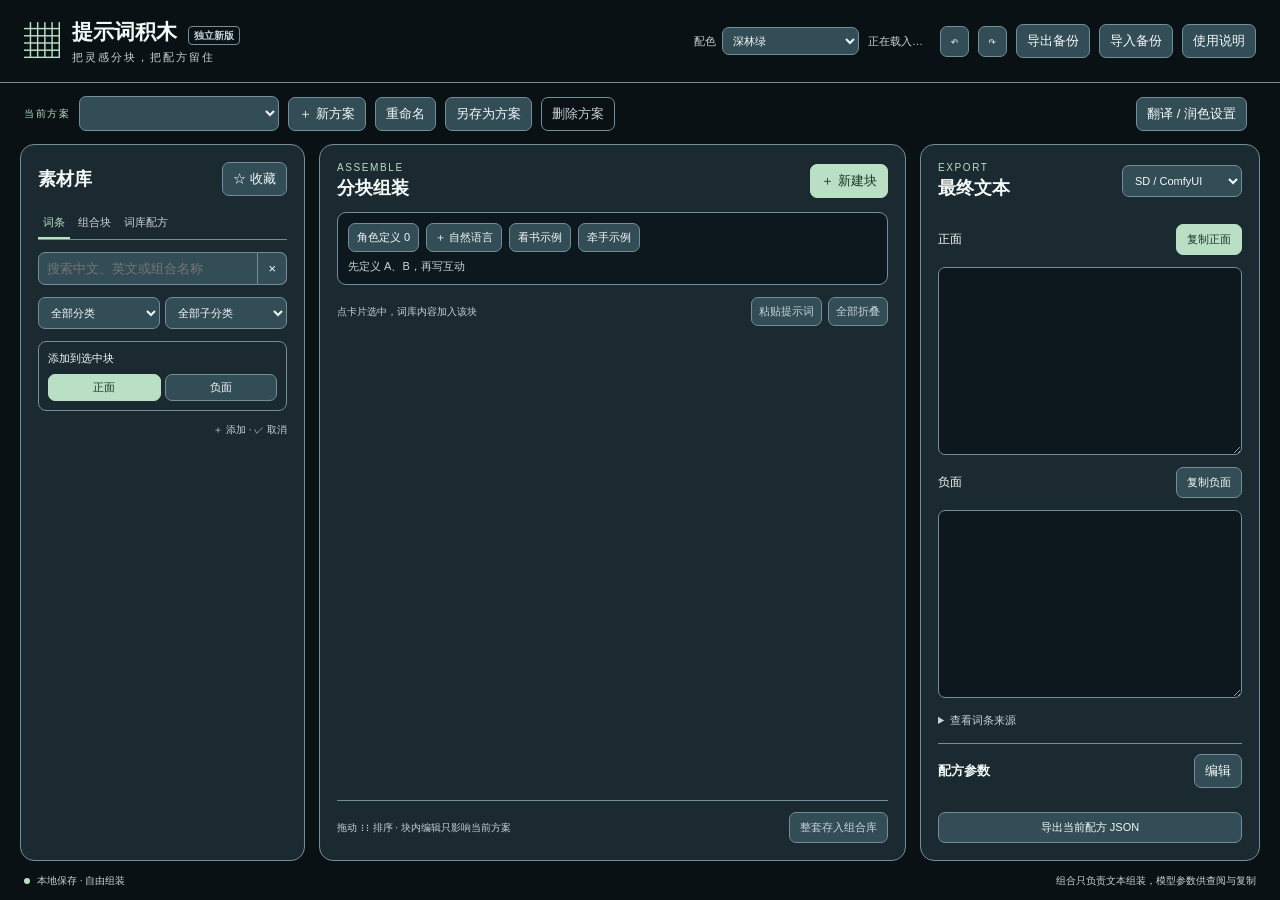
==== ui/index.html @ 97c810c5 "Publish clean desktop prompt workspace with attributed catalogs" ====
<!doctype html>
<html lang="zh-CN"><head><meta charset="utf-8"><meta name="viewport" content="width=device-width,initial-scale=1"><title>提示词积木 · 分块组装版</title><link rel="stylesheet" href="style.css"></head>
<body><header><div class="brand"><span class="mark">▦</span><div><h1>提示词积木 <small>独立新版</small></h1><p>把灵感分块，把配方留住</p></div></div><div class="actions"><label class="theme-picker">配色 <select id="themeSelect" aria-label="界面配色"><option value="forest">深林绿</option><option value="midnight">午夜蓝</option><option value="violet">雾紫夜</option><option value="ember">暖炭金</option><option value="paper">奶油纸 · 浅色</option><option value="mist">雾白青 · 浅色</option></select></label><span id="saveStatus" role="status">正在载入…</span><button id="undo" title="撤销 Ctrl+Z">↶</button><button id="redo" title="重做 Ctrl+Shift+Z">↷</button><button id="backup">导出备份</button><button id="restore">导入备份</button><button id="help">使用说明</button></div></header>
<div class="project-bar"><span class="eyebrow">当前方案</span><select id="schemeSelect" aria-label="当前方案"></select><button id="newScheme">＋ 新方案</button><button id="renameScheme">重命名</button><button id="duplicateScheme" title="完整保留当前分块，保存为新的独立方案">另存为方案</button><button id="deleteScheme" class="quiet">删除方案</button><span class="spacer"></span><button id="translationSettings">翻译 / 润色设置</button><span id="schemeCount"></span></div>
<main><aside class="panel library"><div class="panel-heading"><h2>素材库 <small id="libraryCount"></small></h2><button id="favoriteOnly" aria-pressed="false">☆ 收藏</button></div><div class="tabs"><button id="libraryTab" class="active">词条</button><button id="templateTab">组合块 <span id="templateCount"></span></button><button id="bundleTab">词库配方</button></div>
<div class="search"><input id="search" placeholder="搜索中文、英文或组合名称" aria-label="搜索素材"><button id="clearSearch" aria-label="清空搜索">×</button></div>
<div id="wordFilters" class="filters"><select id="category" aria-label="词库分类"><option value="">全部分类</option></select><select id="group" aria-label="词库子分类"><option value="">全部子分类</option></select></div>
<div id="bundleFilters" class="hidden"><select id="bundleSource" aria-label="配方来源"><option value="">全部来源</option></select></div>
<div id="templateTools" class="hidden"><button id="importTemplate">＋ 粘贴并保存组合块</button></div>
<div class="target"><span id="targetName">添加到选中块</span><div class="segmented"><button id="positiveTarget" class="active">正面</button><button id="negativeTarget">负面</button></div></div>
<div class="list-caption"><span id="resultCount"></span><span id="libraryHint">＋ 添加 · ✓ 取消</span></div><div id="results" class="scroll"></div><button id="more" hidden>显示更多</button></aside>
<section class="panel workspace"><div class="panel-heading"><div><span class="eyebrow">ASSEMBLE</span><h2>分块组装 <small id="blockCount"></small></h2></div><button id="addBlock" class="primary">＋ 新建块</button></div><div class="language-bar"><button id="editCharacters">角色定义 <span id="characterCount">0</span></button><span id="characterSummary">先定义 A、B，再写互动</span><button id="addProse">＋ 自然语言</button><button id="languageDemo">看书示例</button><button id="handholdingDemo">牵手示例</button></div><div class="workspace-tools"><span>点卡片选中，词库内容加入该块</span><button id="paste">粘贴提示词</button><button id="foldAll">全部折叠</button></div><div id="blocks" class="scroll"></div><div class="workspace-footer"><span>拖动 ⋮⋮ 排序 · 块内编辑只影响当前方案</span><button id="saveSchemeTemplate" title="保存到左侧组合库，不会增加顶部方案选项">整套存入组合库</button></div></section>
<aside class="panel output"><div class="panel-heading"><div><span class="eyebrow">EXPORT</span><h2>最终文本</h2></div><select id="format" aria-label="输出格式"><option value="comfy">SD / ComfyUI</option><option value="nai">NovelAI</option><option value="plain">纯文本</option></select></div><p id="formatNote" class="muted"></p>
<div class="output-heading"><label for="positiveOutput">正面 <small id="positiveCount"></small></label><button id="copyPositive" class="primary">复制正面</button></div><textarea id="positiveOutput" readonly spellcheck="false"></textarea>
<div class="output-heading"><label for="negativeOutput">负面 <small id="negativeCount"></small></label><button id="copyNegative">复制负面</button></div><textarea id="negativeOutput" readonly spellcheck="false"></textarea>
<div id="warnings" role="status"></div><details id="sourceDetails"><summary>查看词条来源</summary><div id="sourceList"></div></details>
<div class="parameter-heading"><h3>配方参数</h3><button id="editParams">编辑</button></div><div id="parameters"></div><button id="exportScheme">导出当前配方 JSON</button></aside></main>
<footer><span><i></i>本地保存 · 自由组装</span><span>组合只负责文本组装，模型参数供查阅与复制</span></footer><div id="toast" role="status"></div>
<dialog id="modal"><form method="dialog" id="modalForm"><div class="dialog-heading"><h2 id="modalTitle"></h2><button value="cancel" aria-label="关闭弹窗">×</button></div><div id="modalBody"></div><p id="modalError" role="alert"></p><div class="dialog-actions"><button value="cancel">取消</button><button id="modalConfirm" value="ok" class="primary">保存</button></div></form></dialog>
<script src="parser.js"></script><script src="model.js"></script><script src="language.js"></script><script src="workspace-tools.js"></script><script src="bundles.js"></script><script src="app.js"></script></body></html>
---- ui/style.css ----
:root{color-scheme:dark;--bg:#091115;--panel:#1b2a30;--raised:#334d57;--border:#728e98;--text:#f4faf8;--muted:#c6d3d8;--accent:#b9dfc5;--accent-ink:#163627;--danger:#ffb6a5;--gold:#e9c68b;font-family:"Segoe UI","Microsoft YaHei",sans-serif;font-size:13px;--hover:#405e69;--scrollbar:#829ca5;--separator:#586f79;--selected-border:#b9dfc5;--block:#2e4650;--selection-shadow:#b9dfc520;--token-bg:#3e5b66;--token-border:#91a8b2;--input-bg:#0d181e;--warning-bg:#3a3020;--toast-bg:#233931;--overlay:#060c10b8;;--selected-bg:#294d42}*{box-sizing:border-box}body{margin:0;background:var(--bg);color:var(--text)}button,input,select,textarea{font:inherit;color:inherit;border:1px solid var(--border);border-radius:7px;background:var(--raised)}button{cursor:pointer;padding:7px 10px;white-space:nowrap}button:hover{border-color:var(--muted);background:var(--hover)}button:disabled{opacity:.35;cursor:default}button:focus-visible,input:focus-visible,select:focus-visible,textarea:focus-visible,summary:focus-visible{outline:2px solid var(--accent);outline-offset:2px}input,select{padding:8px;min-width:0}textarea{padding:11px;resize:vertical;line-height:1.7}input[type=checkbox]{accent-color:var(--accent);width:15px;height:15px;flex-shrink:0}h1,h2,h3,p{margin:0}h1{font-size:21px}h2{font-size:18px}h3{font-size:13px}small,.muted{font-size:11px;color:var(--muted)}header{height:83px;padding:15px 24px;display:flex;align-items:center;justify-content:space-between;border-bottom:1px solid var(--border);gap:15px}.brand,.actions,.project-bar,.panel-heading,.output-heading,.parameter-heading,.workspace-tools,.workspace-footer,.dialog-heading,.dialog-actions{display:flex;align-items:center;gap:9px}.brand{gap:12px}.brand p{font-size:11px;color:var(--muted);margin-top:4px;letter-spacing:2px}h1 small{font-size:10px;margin-left:5px;border:1px solid var(--border);border-radius:4px;padding:3px 5px}.mark{font-size:36px;color:var(--accent)}.actions #saveStatus{font-size:11px;color:var(--muted);margin-right:8px}.project-bar{height:61px;padding:12px 24px}.project-bar select{min-width:200px;max-width:380px}.eyebrow{font-size:10px;color:var(--accent);letter-spacing:1.6px}.spacer{flex:1}#schemeCount{font-size:11px;color:var(--muted)}main{display:grid;grid-template-columns:285px minmax(420px,1fr) 340px;gap:14px;padding:0 20px;height:calc(100dvh - 183px);min-height:510px}.panel{background:var(--panel);border:1px solid var(--border);border-radius:14px;padding:17px;min-height:0;min-width:0;display:flex;flex-direction:column;gap:12px}.panel-heading,.output-heading,.parameter-heading,.workspace-footer{justify-content:space-between}.panel-heading h2 small{margin-left:4px}.panel-heading .eyebrow{display:block;margin-bottom:3px}.tabs{display:flex;border-bottom:1px solid var(--border);gap:8px}.tabs button{background:none;border:0;border-bottom:2px solid transparent;border-radius:0;color:var(--muted)}.tabs .active{border-bottom-color:var(--accent);color:var(--accent)}.search{display:flex}.search input{flex:1;min-width:0;border-radius:7px 0 0 7px}.search button{border-left:0;border-radius:0 7px 7px 0}.filters{display:flex;gap:5px}.filters select{width:50%;font-size:11px}.target{border:1px solid var(--border);border-radius:8px;padding:9px;display:flex;flex-direction:column;gap:8px;font-size:11px}.target>span{white-space:nowrap;overflow:hidden;text-overflow:ellipsis}.segmented{display:flex;gap:4px}.segmented button{flex:1;font-size:11px;padding:5px}.segmented .active,button.primary{background:var(--accent);color:var(--accent-ink);border-color:var(--accent)}button.active{border-color:var(--accent)}.list-caption{display:flex;justify-content:space-between;color:var(--muted);font-size:10px}.scroll{overflow:auto;min-height:0;scrollbar-width:thin;scrollbar-color:var(--scrollbar) transparent}.library #results{flex:1}.word{display:flex;align-items:center;gap:6px;padding:10px 0;border-bottom:1px solid var(--separator)}.word-info{flex:1;min-width:0}.word strong{display:block;font-size:12px;font-weight:500}.word small{display:block;font-size:10px;overflow-wrap:anywhere;margin-top:4px}.word button{padding:4px 7px}.word .star{border:0;background:none;padding:4px;color:var(--muted)}.word .added,.word .on{color:var(--accent);border-color:var(--selected-border)}.badge{font-size:9px;color:var(--gold);margin-left:5px}.template{border-bottom:1px solid var(--border);padding:12px 0}.template h3{font-size:12px;line-height:1.6}.template p{font-size:11px;color:var(--muted);margin:4px 0 8px}.template .actions{flex-wrap:wrap;gap:4px}.template button{font-size:10px;padding:5px 7px}.workspace-tools{justify-content:space-between;font-size:10px;color:var(--muted);gap:6px}.workspace-tools span{flex:1}.workspace-tools button{font-size:11px;padding:6px 7px}#blocks{flex:1;padding:2px 5px 2px 2px;display:flex;flex-direction:column;gap:12px}.block{border:1px solid var(--border);border-radius:11px;background:var(--block);flex-shrink:0;overflow:hidden;transition:border-color .1s}.block.selected{border-color:var(--accent);box-shadow:0 0 0 1px var(--selection-shadow)}.block.disabled{opacity:.55}.block.drag-over{border:2px dashed var(--gold)}.block-head{display:flex;align-items:center;gap:7px;padding:12px 10px;cursor:pointer}.drag{cursor:grab;background:transparent;border:0;color:var(--muted);font-size:16px;padding:2px}.block-title{min-width:0;flex:1}.block-title b{font-size:13px;display:block;white-space:nowrap;overflow:hidden;text-overflow:ellipsis}.block-title small{display:block;margin-top:3px}.block-head button{padding:4px 7px}.block-head input[type=number]{width:57px;font-size:11px;padding:5px}.block-head .weight-label{font-size:10px;color:var(--muted)}.block-actions{display:flex;flex-wrap:wrap;gap:4px;padding:0 10px 10px}.block-actions button{font-size:10px;background:transparent;padding:4px 7px}.block-body{border-top:1px solid var(--border);padding:10px 12px}.token-side-label{font-size:10px;color:var(--muted);margin-bottom:7px;display:flex;justify-content:space-between}.token-list{display:flex;flex-wrap:wrap;gap:5px;margin-bottom:9px}.token{display:flex;align-items:center;max-width:100%;background:var(--token-bg);border:1px solid var(--token-border);border-radius:6px;padding:3px 4px;gap:3px}.token.off{opacity:.45}.token input{width:12px;height:12px}.token .edit-token{background:none;border:0;padding:2px 3px;white-space:normal;overflow-wrap:anywhere;text-align:left;font-size:11px}.token .remove-token{background:none;border:0;color:var(--muted);padding:0 3px}.weight-badge{color:var(--gold);font-size:10px}.empty{padding:25px 10px;text-align:center;color:var(--muted);line-height:1.8;font-size:12px}.block-body .empty{padding:4px;text-align:left;font-size:11px}.workspace-footer{border-top:1px solid var(--border);padding-top:11px;font-size:10px;color:var(--muted)}.workspace-footer button{font-size:11px}.output{overflow:auto}.output>textarea{min-height:115px;height:155px;flex:1;flex-shrink:0;width:100%;font:11px/1.8 Consolas,monospace;resize:vertical;background:var(--input-bg)}.output-heading{font-size:12px}.output-heading button{font-size:11px}.output #format{width:120px;font-size:11px}.output .muted{line-height:1.7}.warning{color:var(--gold);background:var(--warning-bg);border-radius:6px;font-size:11px;line-height:1.6;padding:8px;margin:5px 0}#warnings:empty{display:none}details{font-size:11px;color:var(--muted)}summary{cursor:pointer;padding:3px 0}#sourceList{max-height:180px;overflow:auto}#sourceList p{margin:7px 0;overflow-wrap:anywhere;line-height:1.5}.parameter-heading{padding-top:10px;border-top:1px solid var(--border)}#parameters{font-size:11px;color:var(--muted);line-height:1.8;overflow-wrap:anywhere}#exportScheme{font-size:11px}footer{height:39px;display:flex;align-items:center;justify-content:space-between;padding:0 24px;font-size:10px;color:var(--muted)}footer i{display:inline-block;width:6px;height:6px;background:var(--accent);border-radius:50%;margin-right:7px}.hidden{display:none!important}.quiet{background:none;color:var(--muted)}#toast{position:fixed;bottom:48px;left:50%;transform:translateX(-50%);padding:11px 18px;border:1px solid var(--accent);background:var(--toast-bg);color:var(--text);border-radius:9px;pointer-events:none;opacity:0;transition:opacity .15s;z-index:10}#toast.show{opacity:1}dialog{color:var(--text);background:var(--panel);border:1px solid var(--border);border-radius:16px;padding:22px;width:min(680px,90vw);max-height:88vh}dialog::backdrop{background:var(--overlay)}dialog form{display:flex;flex-direction:column;gap:16px}.dialog-heading,.dialog-actions{justify-content:space-between}.dialog-heading h2{font-size:17px}.dialog-actions{justify-content:flex-end}#modalBody{display:flex;flex-direction:column;gap:12px;max-height:62vh;overflow:auto;padding:2px}#modalBody label{display:flex;flex-direction:column;gap:6px;color:var(--muted);font-size:12px}#modalBody input,#modalBody select,#modalBody textarea{width:100%;color:var(--text)}#modalBody textarea{min-height:100px;font-size:12px}#modalBody p{font-size:12px;color:var(--muted);line-height:1.8}.form-row{display:grid;grid-template-columns:1fr 1fr;gap:12px}.preview{background:var(--input-bg);border:1px solid var(--border);border-radius:8px;padding:10px;font-size:11px;line-height:1.7;max-height:100px;overflow:auto;white-space:pre-wrap}#modalError{color:var(--danger);font-size:12px;white-space:pre-wrap}#modalError:empty{display:none}@media(max-width:1250px){main{grid-template-columns:245px minmax(390px,1fr) 285px;gap:10px;padding:0 12px}.panel{padding:12px}header{padding:12px 17px}.actions{gap:5px}.actions button{font-size:11px}.project-bar{padding:12px 17px}.workspace-tools span{max-width:115px}.block-head{gap:4px}.block-head .weight-label{display:none}.output .panel-heading{gap:5px}.output h2{font-size:16px}}@media(max-height:800px){header{height:70px}.project-bar{height:53px}main{height:calc(100dvh - 162px)}.panel{gap:9px}.output>textarea{min-height:95px;height:110px}}

/* Color tokens cover cards, chips, dialogs, form controls and native select color schemes. */
:root[data-theme="midnight"]{color-scheme:dark;--bg:#0a1020;--panel:#1c2b44;--raised:#334b70;--border:#758caf;--text:#f2f6ff;--muted:#c5d2eb;--accent:#aecbff;--accent-ink:#172e50;--danger:#ffb2ac;--gold:#f1d298;--hover:#405c85;--scrollbar:#839fc6;--separator:#52698d;--selected-border:#aecbff;--block:#304565;--selection-shadow:#aecbff25;--token-bg:#405d82;--token-border:#95add0;--input-bg:#0d1729;--warning-bg:#393022;--toast-bg:#243b55;--overlay:#050b18bb;--selected-bg:#29466a}
:root[data-theme="violet"]{color-scheme:dark;--bg:#120d1a;--panel:#2c243b;--raised:#4c3c60;--border:#9782b0;--text:#fbf5ff;--muted:#dacde9;--accent:#dbc2f7;--accent-ink:#352149;--danger:#ffb3be;--gold:#efd09c;--hover:#5d4975;--scrollbar:#a08bb9;--separator:#796387;--selected-border:#dbc2f7;--block:#473856;--selection-shadow:#dbc2f725;--token-bg:#59466e;--token-border:#b39acb;--input-bg:#1b1425;--warning-bg:#3c302b;--toast-bg:#3c2d4f;--overlay:#110819bb;--selected-bg:#4c365f}
:root[data-theme="ember"]{color-scheme:dark;--bg:#130f0b;--panel:#30281f;--raised:#514230;--border:#a18b6c;--text:#fff7e9;--muted:#e1d1b8;--accent:#eac48c;--accent-ink:#3b2914;--danger:#ffb09a;--gold:#f4d9a6;--hover:#65513b;--scrollbar:#ad9575;--separator:#7e6b53;--selected-border:#eac48c;--block:#4b3e2f;--selection-shadow:#eac48c25;--token-bg:#614e38;--token-border:#bca27d;--input-bg:#1c160f;--warning-bg:#47341e;--toast-bg:#493823;--overlay:#100b07bb;--selected-bg:#58432a}
:root[data-theme="paper"]{color-scheme:light;--bg:#f1eee6;--panel:#fffcf5;--raised:#f3ede1;--border:#cec3b0;--text:#342c23;--muted:#75634e;--accent:#765337;--accent-ink:#fffaf2;--danger:#a43124;--gold:#80510b;--hover:#e9dfcf;--scrollbar:#b8a68d;--separator:#e1d7c8;--selected-border:#977044;--block:#faf5eb;--selection-shadow:#76533725;--token-bg:#eee3d0;--token-border:#c7b493;--input-bg:#fffdf8;--warning-bg:#fae9c6;--toast-bg:#f5e8d4;--overlay:#30271a66}
:root[data-theme="mist"]{color-scheme:light;--bg:#eaf1f1;--panel:#fafdfe;--raised:#eaf2f2;--border:#b7cccc;--text:#203a3d;--muted:#496a70;--accent:#24676a;--accent-ink:#f5ffff;--danger:#ac352f;--gold:#805319;--hover:#d9e8e9;--scrollbar:#90b1b4;--separator:#d2e1e2;--selected-border:#4a8588;--block:#f0f7f7;--selection-shadow:#24676a25;--token-bg:#dbecec;--token-border:#a9c9cb;--input-bg:#ffffff;--warning-bg:#f7eaca;--toast-bg:#ddefe9;--overlay:#14383b66}
.theme-picker{display:flex;align-items:center;gap:6px;font-size:11px;color:var(--muted);white-space:nowrap}.theme-picker select{font-size:11px;width:137px;padding:6px;color:var(--text)}
@media(max-width:1250px){.theme-picker{gap:4px;font-size:10px}.theme-picker select{width:115px}.actions #saveStatus{margin-right:2px;font-size:10px}.brand p{letter-spacing:1px}}

/* Dark themes: distinct surfaces and a persistent selection rail. */
:root:is([data-theme="forest"],[data-theme="midnight"],[data-theme="violet"],[data-theme="ember"]) .block.selected{background:var(--selected-bg);box-shadow:inset 4px 0 0 var(--accent),0 0 0 1px var(--selection-shadow)}
:root:is([data-theme="forest"],[data-theme="midnight"],[data-theme="violet"],[data-theme="ember"]) .block-actions button{background:var(--raised);border-color:var(--border)}
:root:is([data-theme="forest"],[data-theme="midnight"],[data-theme="violet"],[data-theme="ember"]) .block-actions button:hover{background:var(--hover)}
:root:is([data-theme="forest"],[data-theme="midnight"],[data-theme="violet"],[data-theme="ember"]) input::placeholder{color:var(--muted);opacity:.85}

/* Character aliases and paired Chinese/English prose editing. */
.language-bar{display:flex;flex-wrap:wrap;gap:7px;align-items:center;padding:10px;border:1px solid var(--border);border-radius:9px;background:var(--input-bg)}
.language-bar button{font-size:11px;padding:6px 8px}.language-bar #characterSummary{flex-basis:100%;order:5;overflow-wrap:anywhere;font-size:11px;color:var(--muted)}
.language-dialog{width:min(940px,94vw)}.translation-pair{display:flex;flex-direction:column;gap:9px;padding:10px;border:1px solid var(--border);border-radius:9px}
.language-actions{display:flex;flex-wrap:wrap;gap:7px;align-items:center}.language-actions button{font-size:11px}.language-actions .muted{flex-basis:100%;line-height:1.7}
#modalBody .translation-pair textarea{min-height:145px;background:var(--input-bg);line-height:1.8}
#modalBody .check-label{flex-direction:row;align-items:center;gap:8px}#modalBody .check-label input{width:15px;height:15px}
.character-editor{display:flex;flex-direction:column;gap:14px}.character-definition{display:flex;flex-direction:column;gap:10px;padding:12px;border:1px solid var(--border);border-radius:9px;background:var(--block)}
.prose-body p{white-space:pre-wrap;overflow-wrap:anywhere;font-size:12px;line-height:1.8;margin:6px 0 12px}.prose-source{color:var(--text)}.prose-english{padding:9px;background:var(--input-bg);border-radius:7px;color:var(--muted)}
.warning.error{color:var(--danger);border:1px solid var(--danger)}
@media(max-width:1250px){.project-bar{gap:6px}.project-bar select{min-width:180px;max-width:260px}.project-bar button{font-size:11px;padding:6px 8px}#schemeCount{display:none}}

[hidden]{display:none!important}

/* Keep content at its natural height; only the dialog body yields and scrolls. */
dialog.language-dialog{max-height:90dvh;overflow:hidden}
.language-dialog form{max-height:calc(90dvh - 44px);min-height:0}
.language-dialog .dialog-heading,.language-dialog .dialog-actions,.language-dialog #modalError{flex:0 0 auto}
.language-dialog #modalBody{flex:1 1 auto;min-height:0;max-height:none;overflow:auto;scrollbar-gutter:stable}
.language-dialog #modalBody>*{flex-shrink:0}
.language-dialog #modalBody>.preview{min-height:160px;max-height:240px;overflow:auto;overflow-wrap:anywhere}
.language-dialog .translation-pair .form-row{min-width:0}
.language-dialog .translation-pair .form-row>label{min-width:0}
.polish-panel{display:flex;flex-direction:column;gap:10px;border:1px solid var(--accent);border-radius:8px;padding:12px;background:var(--input-bg)}
.polish-panel p{margin:0;line-height:1.7}.polish-notes{display:flex;flex-direction:column;gap:6px}

.role-insert{gap:6px;min-height:30px}.role-insert .muted{flex-basis:auto;line-height:1.4}.role-insert button{padding:4px 8px}
.role-preview{white-space:pre-wrap;overflow-wrap:anywhere;line-height:1.9;font-size:12px;max-height:220px;overflow:auto;padding:10px;border:1px solid var(--border);border-radius:7px}
.role-change{background:var(--accent);color:var(--accent-ink);border-radius:3px;padding:1px 3px;font-weight:600;text-decoration:underline;text-underline-offset:3px}
.library .tabs{gap:3px}.library .tabs button{font-size:11px;padding:7px 5px}.bundle-excerpt{display:-webkit-box;-webkit-box-orient:vertical;-webkit-line-clamp:2;overflow:hidden;overflow-wrap:anywhere}.bundle-option .added{color:var(--accent);border-color:var(--accent)}#bundleSource{width:100%;font-size:11px}
.block-quick-input{border-top:1px solid var(--separator);padding-top:9px;margin-top:6px}.block-quick-input textarea{width:100%;min-height:52px;max-height:180px;padding:7px;font-size:12px;background:var(--input-bg)}.block-input-actions{display:flex;align-items:center;gap:7px;margin-top:6px;flex-wrap:wrap}.block-input-actions select,.block-input-actions button{font-size:11px;padding:5px 7px}.block-input-actions small{margin-left:auto}
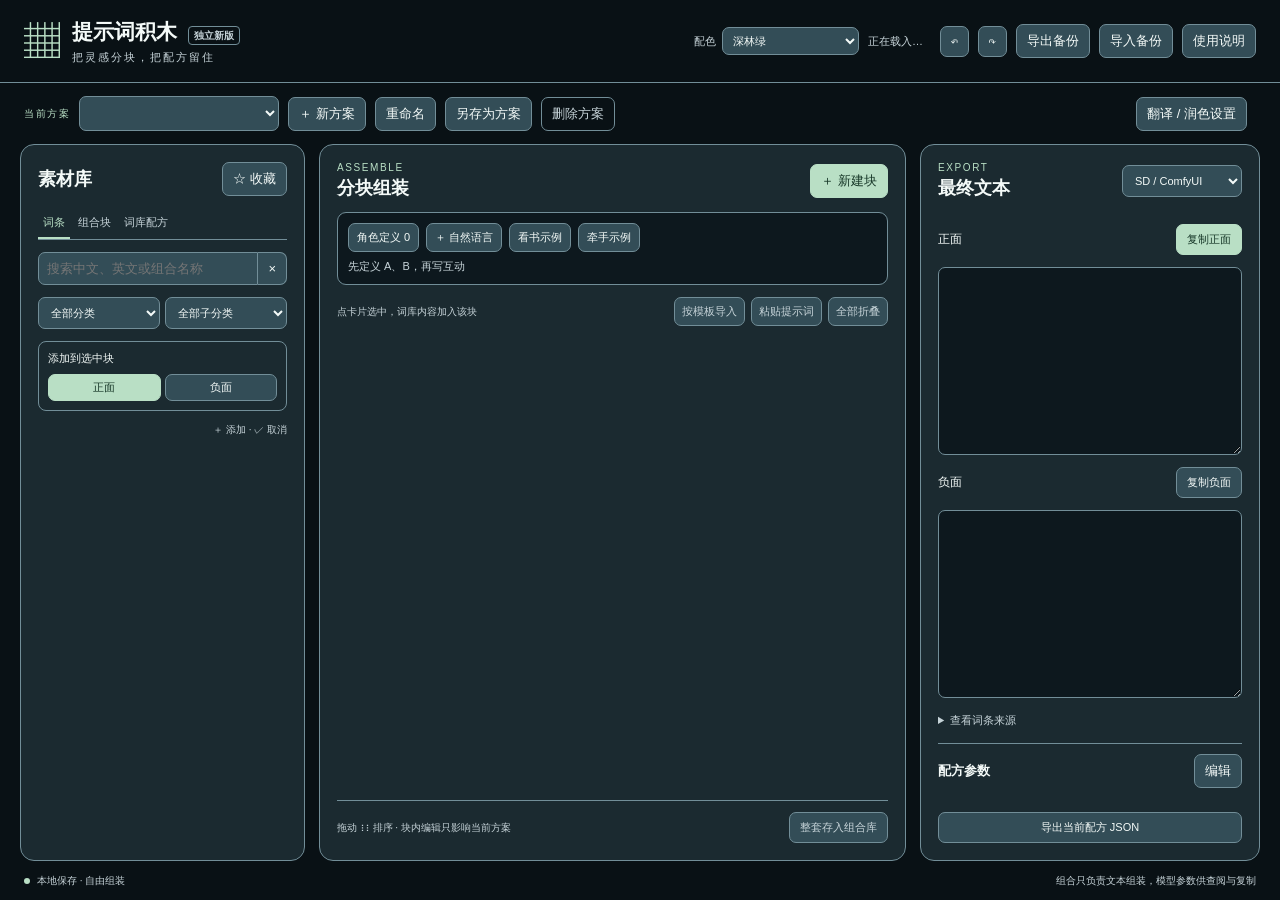
==== commit 2944376c: "Add deterministic agent template import and usage guide" ====
--- a/ui/index.html
+++ b/ui/index.html
@@ -9,7 +9,7 @@
 <div id="templateTools" class="hidden"><button id="importTemplate">＋ 粘贴并保存组合块</button></div>
 <div class="target"><span id="targetName">添加到选中块</span><div class="segmented"><button id="positiveTarget" class="active">正面</button><button id="negativeTarget">负面</button></div></div>
 <div class="list-caption"><span id="resultCount"></span><span id="libraryHint">＋ 添加 · ✓ 取消</span></div><div id="results" class="scroll"></div><button id="more" hidden>显示更多</button></aside>
-<section class="panel workspace"><div class="panel-heading"><div><span class="eyebrow">ASSEMBLE</span><h2>分块组装 <small id="blockCount"></small></h2></div><button id="addBlock" class="primary">＋ 新建块</button></div><div class="language-bar"><button id="editCharacters">角色定义 <span id="characterCount">0</span></button><span id="characterSummary">先定义 A、B，再写互动</span><button id="addProse">＋ 自然语言</button><button id="languageDemo">看书示例</button><button id="handholdingDemo">牵手示例</button></div><div class="workspace-tools"><span>点卡片选中，词库内容加入该块</span><button id="paste">粘贴提示词</button><button id="foldAll">全部折叠</button></div><div id="blocks" class="scroll"></div><div class="workspace-footer"><span>拖动 ⋮⋮ 排序 · 块内编辑只影响当前方案</span><button id="saveSchemeTemplate" title="保存到左侧组合库，不会增加顶部方案选项">整套存入组合库</button></div></section>
+<section class="panel workspace"><div class="panel-heading"><div><span class="eyebrow">ASSEMBLE</span><h2>分块组装 <small id="blockCount"></small></h2></div><button id="addBlock" class="primary">＋ 新建块</button></div><div class="language-bar"><button id="editCharacters">角色定义 <span id="characterCount">0</span></button><span id="characterSummary">先定义 A、B，再写互动</span><button id="addProse">＋ 自然语言</button><button id="languageDemo">看书示例</button><button id="handholdingDemo">牵手示例</button></div><div class="workspace-tools"><span>点卡片选中，词库内容加入该块</span><button id="agentTemplateImport">按模板导入</button><button id="paste">粘贴提示词</button><button id="foldAll">全部折叠</button></div><div id="blocks" class="scroll"></div><div class="workspace-footer"><span>拖动 ⋮⋮ 排序 · 块内编辑只影响当前方案</span><button id="saveSchemeTemplate" title="保存到左侧组合库，不会增加顶部方案选项">整套存入组合库</button></div></section>
 <aside class="panel output"><div class="panel-heading"><div><span class="eyebrow">EXPORT</span><h2>最终文本</h2></div><select id="format" aria-label="输出格式"><option value="comfy">SD / ComfyUI</option><option value="nai">NovelAI</option><option value="plain">纯文本</option></select></div><p id="formatNote" class="muted"></p>
 <div class="output-heading"><label for="positiveOutput">正面 <small id="positiveCount"></small></label><button id="copyPositive" class="primary">复制正面</button></div><textarea id="positiveOutput" readonly spellcheck="false"></textarea>
 <div class="output-heading"><label for="negativeOutput">负面 <small id="negativeCount"></small></label><button id="copyNegative">复制负面</button></div><textarea id="negativeOutput" readonly spellcheck="false"></textarea>
@@ -17,4 +17,4 @@
 <div class="parameter-heading"><h3>配方参数</h3><button id="editParams">编辑</button></div><div id="parameters"></div><button id="exportScheme">导出当前配方 JSON</button></aside></main>
 <footer><span><i></i>本地保存 · 自由组装</span><span>组合只负责文本组装，模型参数供查阅与复制</span></footer><div id="toast" role="status"></div>
 <dialog id="modal"><form method="dialog" id="modalForm"><div class="dialog-heading"><h2 id="modalTitle"></h2><button value="cancel" aria-label="关闭弹窗">×</button></div><div id="modalBody"></div><p id="modalError" role="alert"></p><div class="dialog-actions"><button value="cancel">取消</button><button id="modalConfirm" value="ok" class="primary">保存</button></div></form></dialog>
-<script src="parser.js"></script><script src="model.js"></script><script src="language.js"></script><script src="workspace-tools.js"></script><script src="bundles.js"></script><script src="app.js"></script></body></html>
+<script src="parser.js"></script><script src="model.js"></script><script src="language.js"></script><script src="workspace-tools.js"></script><script src="bundles.js"></script><script src="agent-template.js"></script><script src="app.js"></script></body></html>
--- a/ui/style.css
+++ b/ui/style.css
@@ -46,3 +46,14 @@
 .role-change{background:var(--accent);color:var(--accent-ink);border-radius:3px;padding:1px 3px;font-weight:600;text-decoration:underline;text-underline-offset:3px}
 .library .tabs{gap:3px}.library .tabs button{font-size:11px;padding:7px 5px}.bundle-excerpt{display:-webkit-box;-webkit-box-orient:vertical;-webkit-line-clamp:2;overflow:hidden;overflow-wrap:anywhere}.bundle-option .added{color:var(--accent);border-color:var(--accent)}#bundleSource{width:100%;font-size:11px}
 .block-quick-input{border-top:1px solid var(--separator);padding-top:9px;margin-top:6px}.block-quick-input textarea{width:100%;min-height:52px;max-height:180px;padding:7px;font-size:12px;background:var(--input-bg)}.block-input-actions{display:flex;align-items:center;gap:7px;margin-top:6px;flex-wrap:wrap}.block-input-actions select,.block-input-actions button{font-size:11px;padding:5px 7px}.block-input-actions small{margin-left:auto}
+
+.workspace-tools{flex-wrap:wrap}
+dialog.agent-template-dialog{width:min(1100px,95vw)}
+.template-actions{flex-wrap:wrap}
+.template-import-grid{display:grid;grid-template-columns:minmax(0,1fr) minmax(0,1fr);gap:16px;min-height:0}
+.template-import-input,.template-import-preview{min-width:0}
+#modalBody .template-import-input textarea{min-height:300px;height:43vh;max-height:55vh;font:12px/1.7 Consolas,monospace;background:var(--input-bg);white-space:pre}
+.template-import-preview{padding:12px;background:var(--input-bg);border:1px solid var(--border);border-radius:8px;max-height:49vh;overflow:auto;overflow-wrap:anywhere}
+.template-block-preview{padding:10px 0;border-bottom:1px solid var(--separator)}
+.template-block-preview p{white-space:pre-wrap}
+@media(max-width:800px){.template-import-grid{grid-template-columns:1fr}#modalBody .template-import-input textarea{min-height:160px;height:25vh}.template-import-preview{max-height:30vh}}
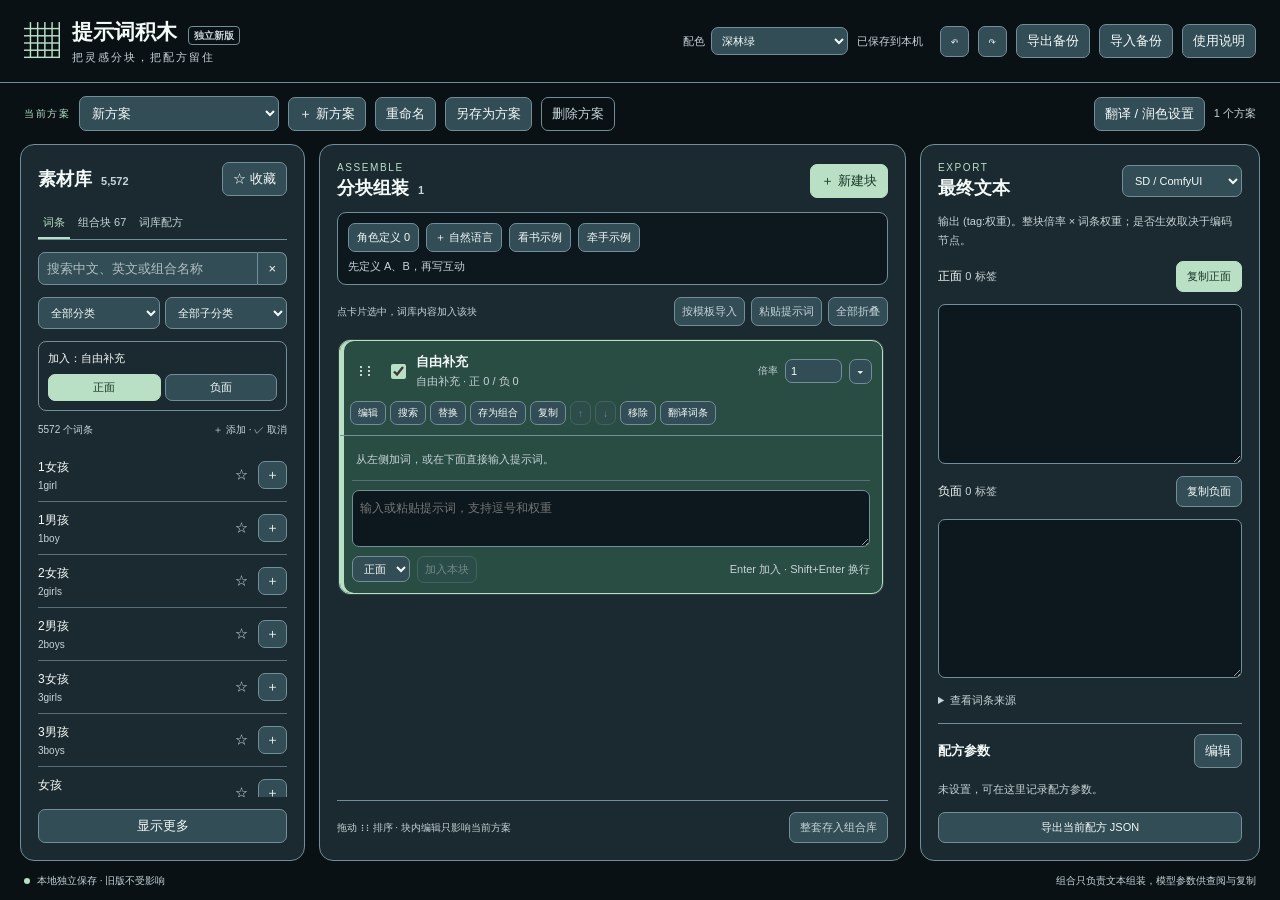
==== commit 3bab5118: "Publish prompt workspaces, character tests and REED Anima UI workflows" ====
--- a/ui/index.html
+++ b/ui/index.html
@@ -6,7 +6,7 @@
 <div class="search"><input id="search" placeholder="搜索中文、英文或组合名称" aria-label="搜索素材"><button id="clearSearch" aria-label="清空搜索">×</button></div>
 <div id="wordFilters" class="filters"><select id="category" aria-label="词库分类"><option value="">全部分类</option></select><select id="group" aria-label="词库子分类"><option value="">全部子分类</option></select></div>
 <div id="bundleFilters" class="hidden"><select id="bundleSource" aria-label="配方来源"><option value="">全部来源</option></select></div>
-<div id="templateTools" class="hidden"><button id="importTemplate">＋ 粘贴并保存组合块</button></div>
+<div id="templateTools" class="hidden"><div class="filters"><select id="templatePurpose" aria-label="按组合用途筛选"></select><select id="templateIP" aria-label="按组合IP出处筛选"></select></div><button id="importTemplate">＋ 粘贴并保存组合块</button></div>
 <div class="target"><span id="targetName">添加到选中块</span><div class="segmented"><button id="positiveTarget" class="active">正面</button><button id="negativeTarget">负面</button></div></div>
 <div class="list-caption"><span id="resultCount"></span><span id="libraryHint">＋ 添加 · ✓ 取消</span></div><div id="results" class="scroll"></div><button id="more" hidden>显示更多</button></aside>
 <section class="panel workspace"><div class="panel-heading"><div><span class="eyebrow">ASSEMBLE</span><h2>分块组装 <small id="blockCount"></small></h2></div><button id="addBlock" class="primary">＋ 新建块</button></div><div class="language-bar"><button id="editCharacters">角色定义 <span id="characterCount">0</span></button><span id="characterSummary">先定义 A、B，再写互动</span><button id="addProse">＋ 自然语言</button><button id="languageDemo">看书示例</button><button id="handholdingDemo">牵手示例</button></div><div class="workspace-tools"><span>点卡片选中，词库内容加入该块</span><button id="agentTemplateImport">按模板导入</button><button id="paste">粘贴提示词</button><button id="foldAll">全部折叠</button></div><div id="blocks" class="scroll"></div><div class="workspace-footer"><span>拖动 ⋮⋮ 排序 · 块内编辑只影响当前方案</span><button id="saveSchemeTemplate" title="保存到左侧组合库，不会增加顶部方案选项">整套存入组合库</button></div></section>
@@ -15,6 +15,6 @@
 <div class="output-heading"><label for="negativeOutput">负面 <small id="negativeCount"></small></label><button id="copyNegative">复制负面</button></div><textarea id="negativeOutput" readonly spellcheck="false"></textarea>
 <div id="warnings" role="status"></div><details id="sourceDetails"><summary>查看词条来源</summary><div id="sourceList"></div></details>
 <div class="parameter-heading"><h3>配方参数</h3><button id="editParams">编辑</button></div><div id="parameters"></div><button id="exportScheme">导出当前配方 JSON</button></aside></main>
-<footer><span><i></i>本地保存 · 自由组装</span><span>组合只负责文本组装，模型参数供查阅与复制</span></footer><div id="toast" role="status"></div>
+<footer><span><i></i>本地独立保存 · 旧版不受影响</span><span>组合只负责文本组装，模型参数供查阅与复制</span></footer><div id="toast" role="status"></div>
 <dialog id="modal"><form method="dialog" id="modalForm"><div class="dialog-heading"><h2 id="modalTitle"></h2><button value="cancel" aria-label="关闭弹窗">×</button></div><div id="modalBody"></div><p id="modalError" role="alert"></p><div class="dialog-actions"><button value="cancel">取消</button><button id="modalConfirm" value="ok" class="primary">保存</button></div></form></dialog>
-<script src="parser.js"></script><script src="model.js"></script><script src="language.js"></script><script src="workspace-tools.js"></script><script src="bundles.js"></script><script src="agent-template.js"></script><script src="app.js"></script></body></html>
+<script src="parser.js"></script><script src="model.js"></script><script src="language.js"></script><script src="workspace-tools.js"></script><script src="bundles.js"></script><script src="agent-template.js"></script><script src="block-search.js"></script><script src="template-filters.js"></script><script src="app.js"></script></body></html>
--- a/ui/style.css
+++ b/ui/style.css
@@ -1,4 +1,4 @@
-:root{color-scheme:dark;--bg:#091115;--panel:#1b2a30;--raised:#334d57;--border:#728e98;--text:#f4faf8;--muted:#c6d3d8;--accent:#b9dfc5;--accent-ink:#163627;--danger:#ffb6a5;--gold:#e9c68b;font-family:"Segoe UI","Microsoft YaHei",sans-serif;font-size:13px;--hover:#405e69;--scrollbar:#829ca5;--separator:#586f79;--selected-border:#b9dfc5;--block:#2e4650;--selection-shadow:#b9dfc520;--token-bg:#3e5b66;--token-border:#91a8b2;--input-bg:#0d181e;--warning-bg:#3a3020;--toast-bg:#233931;--overlay:#060c10b8;;--selected-bg:#294d42}*{box-sizing:border-box}body{margin:0;background:var(--bg);color:var(--text)}button,input,select,textarea{font:inherit;color:inherit;border:1px solid var(--border);border-radius:7px;background:var(--raised)}button{cursor:pointer;padding:7px 10px;white-space:nowrap}button:hover{border-color:var(--muted);background:var(--hover)}button:disabled{opacity:.35;cursor:default}button:focus-visible,input:focus-visible,select:focus-visible,textarea:focus-visible,summary:focus-visible{outline:2px solid var(--accent);outline-offset:2px}input,select{padding:8px;min-width:0}textarea{padding:11px;resize:vertical;line-height:1.7}input[type=checkbox]{accent-color:var(--accent);width:15px;height:15px;flex-shrink:0}h1,h2,h3,p{margin:0}h1{font-size:21px}h2{font-size:18px}h3{font-size:13px}small,.muted{font-size:11px;color:var(--muted)}header{height:83px;padding:15px 24px;display:flex;align-items:center;justify-content:space-between;border-bottom:1px solid var(--border);gap:15px}.brand,.actions,.project-bar,.panel-heading,.output-heading,.parameter-heading,.workspace-tools,.workspace-footer,.dialog-heading,.dialog-actions{display:flex;align-items:center;gap:9px}.brand{gap:12px}.brand p{font-size:11px;color:var(--muted);margin-top:4px;letter-spacing:2px}h1 small{font-size:10px;margin-left:5px;border:1px solid var(--border);border-radius:4px;padding:3px 5px}.mark{font-size:36px;color:var(--accent)}.actions #saveStatus{font-size:11px;color:var(--muted);margin-right:8px}.project-bar{height:61px;padding:12px 24px}.project-bar select{min-width:200px;max-width:380px}.eyebrow{font-size:10px;color:var(--accent);letter-spacing:1.6px}.spacer{flex:1}#schemeCount{font-size:11px;color:var(--muted)}main{display:grid;grid-template-columns:285px minmax(420px,1fr) 340px;gap:14px;padding:0 20px;height:calc(100dvh - 183px);min-height:510px}.panel{background:var(--panel);border:1px solid var(--border);border-radius:14px;padding:17px;min-height:0;min-width:0;display:flex;flex-direction:column;gap:12px}.panel-heading,.output-heading,.parameter-heading,.workspace-footer{justify-content:space-between}.panel-heading h2 small{margin-left:4px}.panel-heading .eyebrow{display:block;margin-bottom:3px}.tabs{display:flex;border-bottom:1px solid var(--border);gap:8px}.tabs button{background:none;border:0;border-bottom:2px solid transparent;border-radius:0;color:var(--muted)}.tabs .active{border-bottom-color:var(--accent);color:var(--accent)}.search{display:flex}.search input{flex:1;min-width:0;border-radius:7px 0 0 7px}.search button{border-left:0;border-radius:0 7px 7px 0}.filters{display:flex;gap:5px}.filters select{width:50%;font-size:11px}.target{border:1px solid var(--border);border-radius:8px;padding:9px;display:flex;flex-direction:column;gap:8px;font-size:11px}.target>span{white-space:nowrap;overflow:hidden;text-overflow:ellipsis}.segmented{display:flex;gap:4px}.segmented button{flex:1;font-size:11px;padding:5px}.segmented .active,button.primary{background:var(--accent);color:var(--accent-ink);border-color:var(--accent)}button.active{border-color:var(--accent)}.list-caption{display:flex;justify-content:space-between;color:var(--muted);font-size:10px}.scroll{overflow:auto;min-height:0;scrollbar-width:thin;scrollbar-color:var(--scrollbar) transparent}.library #results{flex:1}.word{display:flex;align-items:center;gap:6px;padding:10px 0;border-bottom:1px solid var(--separator)}.word-info{flex:1;min-width:0}.word strong{display:block;font-size:12px;font-weight:500}.word small{display:block;font-size:10px;overflow-wrap:anywhere;margin-top:4px}.word button{padding:4px 7px}.word .star{border:0;background:none;padding:4px;color:var(--muted)}.word .added,.word .on{color:var(--accent);border-color:var(--selected-border)}.badge{font-size:9px;color:var(--gold);margin-left:5px}.template{border-bottom:1px solid var(--border);padding:12px 0}.template h3{font-size:12px;line-height:1.6}.template p{font-size:11px;color:var(--muted);margin:4px 0 8px}.template .actions{flex-wrap:wrap;gap:4px}.template button{font-size:10px;padding:5px 7px}.workspace-tools{justify-content:space-between;font-size:10px;color:var(--muted);gap:6px}.workspace-tools span{flex:1}.workspace-tools button{font-size:11px;padding:6px 7px}#blocks{flex:1;padding:2px 5px 2px 2px;display:flex;flex-direction:column;gap:12px}.block{border:1px solid var(--border);border-radius:11px;background:var(--block);flex-shrink:0;overflow:hidden;transition:border-color .1s}.block.selected{border-color:var(--accent);box-shadow:0 0 0 1px var(--selection-shadow)}.block.disabled{opacity:.55}.block.drag-over{border:2px dashed var(--gold)}.block-head{display:flex;align-items:center;gap:7px;padding:12px 10px;cursor:pointer}.drag{cursor:grab;background:transparent;border:0;color:var(--muted);font-size:16px;padding:2px}.block-title{min-width:0;flex:1}.block-title b{font-size:13px;display:block;white-space:nowrap;overflow:hidden;text-overflow:ellipsis}.block-title small{display:block;margin-top:3px}.block-head button{padding:4px 7px}.block-head input[type=number]{width:57px;font-size:11px;padding:5px}.block-head .weight-label{font-size:10px;color:var(--muted)}.block-actions{display:flex;flex-wrap:wrap;gap:4px;padding:0 10px 10px}.block-actions button{font-size:10px;background:transparent;padding:4px 7px}.block-body{border-top:1px solid var(--border);padding:10px 12px}.token-side-label{font-size:10px;color:var(--muted);margin-bottom:7px;display:flex;justify-content:space-between}.token-list{display:flex;flex-wrap:wrap;gap:5px;margin-bottom:9px}.token{display:flex;align-items:center;max-width:100%;background:var(--token-bg);border:1px solid var(--token-border);border-radius:6px;padding:3px 4px;gap:3px}.token.off{opacity:.45}.token input{width:12px;height:12px}.token .edit-token{background:none;border:0;padding:2px 3px;white-space:normal;overflow-wrap:anywhere;text-align:left;font-size:11px}.token .remove-token{background:none;border:0;color:var(--muted);padding:0 3px}.weight-badge{color:var(--gold);font-size:10px}.empty{padding:25px 10px;text-align:center;color:var(--muted);line-height:1.8;font-size:12px}.block-body .empty{padding:4px;text-align:left;font-size:11px}.workspace-footer{border-top:1px solid var(--border);padding-top:11px;font-size:10px;color:var(--muted)}.workspace-footer button{font-size:11px}.output{overflow:auto}.output>textarea{min-height:115px;height:155px;flex:1;flex-shrink:0;width:100%;font:11px/1.8 Consolas,monospace;resize:vertical;background:var(--input-bg)}.output-heading{font-size:12px}.output-heading button{font-size:11px}.output #format{width:120px;font-size:11px}.output .muted{line-height:1.7}.warning{color:var(--gold);background:var(--warning-bg);border-radius:6px;font-size:11px;line-height:1.6;padding:8px;margin:5px 0}#warnings:empty{display:none}details{font-size:11px;color:var(--muted)}summary{cursor:pointer;padding:3px 0}#sourceList{max-height:180px;overflow:auto}#sourceList p{margin:7px 0;overflow-wrap:anywhere;line-height:1.5}.parameter-heading{padding-top:10px;border-top:1px solid var(--border)}#parameters{font-size:11px;color:var(--muted);line-height:1.8;overflow-wrap:anywhere}#exportScheme{font-size:11px}footer{height:39px;display:flex;align-items:center;justify-content:space-between;padding:0 24px;font-size:10px;color:var(--muted)}footer i{display:inline-block;width:6px;height:6px;background:var(--accent);border-radius:50%;margin-right:7px}.hidden{display:none!important}.quiet{background:none;color:var(--muted)}#toast{position:fixed;bottom:48px;left:50%;transform:translateX(-50%);padding:11px 18px;border:1px solid var(--accent);background:var(--toast-bg);color:var(--text);border-radius:9px;pointer-events:none;opacity:0;transition:opacity .15s;z-index:10}#toast.show{opacity:1}dialog{color:var(--text);background:var(--panel);border:1px solid var(--border);border-radius:16px;padding:22px;width:min(680px,90vw);max-height:88vh}dialog::backdrop{background:var(--overlay)}dialog form{display:flex;flex-direction:column;gap:16px}.dialog-heading,.dialog-actions{justify-content:space-between}.dialog-heading h2{font-size:17px}.dialog-actions{justify-content:flex-end}#modalBody{display:flex;flex-direction:column;gap:12px;max-height:62vh;overflow:auto;padding:2px}#modalBody label{display:flex;flex-direction:column;gap:6px;color:var(--muted);font-size:12px}#modalBody input,#modalBody select,#modalBody textarea{width:100%;color:var(--text)}#modalBody textarea{min-height:100px;font-size:12px}#modalBody p{font-size:12px;color:var(--muted);line-height:1.8}.form-row{display:grid;grid-template-columns:1fr 1fr;gap:12px}.preview{background:var(--input-bg);border:1px solid var(--border);border-radius:8px;padding:10px;font-size:11px;line-height:1.7;max-height:100px;overflow:auto;white-space:pre-wrap}#modalError{color:var(--danger);font-size:12px;white-space:pre-wrap}#modalError:empty{display:none}@media(max-width:1250px){main{grid-template-columns:245px minmax(390px,1fr) 285px;gap:10px;padding:0 12px}.panel{padding:12px}header{padding:12px 17px}.actions{gap:5px}.actions button{font-size:11px}.project-bar{padding:12px 17px}.workspace-tools span{max-width:115px}.block-head{gap:4px}.block-head .weight-label{display:none}.output .panel-heading{gap:5px}.output h2{font-size:16px}}@media(max-height:800px){header{height:70px}.project-bar{height:53px}main{height:calc(100dvh - 162px)}.panel{gap:9px}.output>textarea{min-height:95px;height:110px}}
+:root{color-scheme:dark;--bg:#091115;--panel:#1b2a30;--raised:#334d57;--border:#728e98;--text:#f4faf8;--muted:#c6d3d8;--accent:#b9dfc5;--accent-ink:#163627;--danger:#ffb6a5;--gold:#e9c68b;font-family:"Segoe UI","Microsoft YaHei",sans-serif;font-size:13px;--hover:#405e69;--scrollbar:#829ca5;--separator:#586f79;--selected-border:#b9dfc5;--block:#2e4650;--selection-shadow:#b9dfc520;--token-bg:#3e5b66;--token-border:#91a8b2;--input-bg:#0d181e;--warning-bg:#3a3020;--toast-bg:#233931;--overlay:#060c10b8;;--selected-bg:#294d42}*{box-sizing:border-box}body{margin:0;background:var(--bg);color:var(--text)}button,input,select,textarea{font:inherit;color:inherit;border:1px solid var(--border);border-radius:7px;background:var(--raised)}button{cursor:pointer;padding:7px 10px;white-space:nowrap}button:hover{border-color:var(--muted);background:var(--hover)}button:disabled{opacity:.35;cursor:default}button:focus-visible,input:focus-visible,select:focus-visible,textarea:focus-visible,summary:focus-visible{outline:2px solid var(--accent);outline-offset:2px}input,select{padding:8px;min-width:0}textarea{padding:11px;resize:vertical;line-height:1.7}input[type=checkbox]{accent-color:var(--accent);width:15px;height:15px;flex-shrink:0}h1,h2,h3,p{margin:0}h1{font-size:21px}h2{font-size:18px}h3{font-size:13px}small,.muted{font-size:11px;color:var(--muted)}header{height:83px;padding:15px 24px;display:flex;align-items:center;justify-content:space-between;border-bottom:1px solid var(--border);gap:15px}.brand,.actions,.project-bar,.panel-heading,.output-heading,.parameter-heading,.workspace-tools,.workspace-footer,.dialog-heading,.dialog-actions{display:flex;align-items:center;gap:9px}.brand{gap:12px}.brand p{font-size:11px;color:var(--muted);margin-top:4px;letter-spacing:2px}h1 small{font-size:10px;margin-left:5px;border:1px solid var(--border);border-radius:4px;padding:3px 5px}.mark{font-size:36px;color:var(--accent)}.actions #saveStatus{font-size:11px;color:var(--muted);margin-right:8px}.project-bar{height:61px;padding:12px 24px}.project-bar select{min-width:200px;max-width:380px}.eyebrow{font-size:10px;color:var(--accent);letter-spacing:1.6px}.spacer{flex:1}#schemeCount{font-size:11px;color:var(--muted)}main{display:grid;grid-template-columns:285px minmax(420px,1fr) 340px;gap:14px;padding:0 20px;height:calc(100dvh - 183px);min-height:510px}.panel{background:var(--panel);border:1px solid var(--border);border-radius:14px;padding:17px;min-height:0;min-width:0;display:flex;flex-direction:column;gap:12px}.panel-heading,.output-heading,.parameter-heading,.workspace-footer{justify-content:space-between}.panel-heading h2 small{margin-left:4px}.panel-heading .eyebrow{display:block;margin-bottom:3px}.tabs{display:flex;border-bottom:1px solid var(--border);gap:8px}.tabs button{background:none;border:0;border-bottom:2px solid transparent;border-radius:0;color:var(--muted)}.tabs .active{border-bottom-color:var(--accent);color:var(--accent)}.search{display:flex}.search input{flex:1;min-width:0;border-radius:7px 0 0 7px}.search button{border-left:0;border-radius:0 7px 7px 0}.filters{display:flex;gap:5px}.filters select{width:50%;font-size:11px}.target{border:1px solid var(--border);border-radius:8px;padding:9px;display:flex;flex-direction:column;gap:8px;font-size:11px}.target>span{white-space:nowrap;overflow:hidden;text-overflow:ellipsis}.segmented{display:flex;gap:4px}.segmented button{flex:1;font-size:11px;padding:5px}.segmented .active,button.primary{background:var(--accent);color:var(--accent-ink);border-color:var(--accent)}button.active{border-color:var(--accent)}.list-caption{display:flex;justify-content:space-between;color:var(--muted);font-size:10px}.scroll{overflow:auto;min-height:0;scrollbar-width:thin;scrollbar-color:var(--scrollbar) transparent}.library #results{flex:1}.word{display:flex;align-items:center;gap:6px;padding:10px 0;border-bottom:1px solid var(--separator)}.word-info{flex:1;min-width:0}.word strong{display:block;font-size:12px;font-weight:500}.word small{display:block;font-size:10px;overflow-wrap:anywhere;margin-top:4px}.word button{padding:4px 7px}.word .star{border:0;background:none;padding:4px;color:var(--muted)}.word .added,.word .on{color:var(--accent);border-color:var(--selected-border)}.badge{font-size:9px;color:var(--gold);margin-left:5px}.template{border-bottom:1px solid var(--border);padding:12px 0}.template h3{font-size:12px;line-height:1.6}.template p{font-size:11px;color:var(--muted);margin:4px 0 8px}.template .actions{flex-wrap:wrap;gap:4px}.template button{font-size:10px;padding:5px 7px}.workspace-tools{justify-content:space-between;font-size:10px;color:var(--muted);gap:6px}.workspace-tools span{flex:1}.workspace-tools button{font-size:11px;padding:6px 7px}#blocks{flex:1;padding:2px 5px 2px 2px;display:flex;flex-direction:column;gap:12px}.block{border:1px solid var(--border);border-radius:11px;background:var(--block);flex-shrink:0;overflow:hidden;transition:border-color .1s}.block.selected{border-color:var(--accent);box-shadow:0 0 0 1px var(--selection-shadow)}.block.disabled{opacity:.55}.block.drag-over{border:2px dashed var(--gold)}.block-head{display:flex;align-items:center;gap:7px;padding:12px 10px;cursor:pointer}.drag{cursor:grab;background:transparent;border:0;color:var(--muted);font-size:16px;padding:2px}.block-title{min-width:0;flex:1}.block-title b{font-size:13px;display:block;white-space:nowrap;overflow:hidden;text-overflow:ellipsis}.block-title small{display:block;margin-top:3px}.block-head button{padding:4px 7px}.block-head input[type=number]{width:57px;font-size:11px;padding:5px}.block-head .weight-label{font-size:10px;color:var(--muted)}.block-actions{display:flex;flex-wrap:wrap;gap:4px;padding:0 10px 10px}.block-actions button{font-size:10px;background:transparent;padding:4px 7px}.block-body{border-top:1px solid var(--border);padding:10px 12px}.token-side-label{font-size:10px;color:var(--muted);margin-bottom:7px;display:flex;justify-content:space-between}.token-list{display:flex;flex-wrap:wrap;gap:5px;margin-bottom:9px}.token{display:flex;align-items:center;max-width:100%;background:var(--token-bg);border:1px solid var(--token-border);border-radius:6px;padding:3px 4px;gap:3px}.token.off{opacity:.45}.token input{width:12px;height:12px}.token .edit-token{cursor:grab;background:none;border:0;padding:2px 3px;white-space:normal;overflow-wrap:anywhere;text-align:left;font-size:11px}.token .remove-token{background:none;border:0;color:var(--muted);padding:0 3px}.weight-badge{color:var(--gold);font-size:10px}.empty{padding:25px 10px;text-align:center;color:var(--muted);line-height:1.8;font-size:12px}.block-body .empty{padding:4px;text-align:left;font-size:11px}.workspace-footer{border-top:1px solid var(--border);padding-top:11px;font-size:10px;color:var(--muted)}.workspace-footer button{font-size:11px}.output{overflow:auto}.output>textarea{min-height:115px;height:155px;flex:1;flex-shrink:0;width:100%;font:11px/1.8 Consolas,monospace;resize:vertical;background:var(--input-bg)}.output-heading{font-size:12px}.output-heading button{font-size:11px}.output #format{width:120px;font-size:11px}.output .muted{line-height:1.7}.warning{color:var(--gold);background:var(--warning-bg);border-radius:6px;font-size:11px;line-height:1.6;padding:8px;margin:5px 0}#warnings:empty{display:none}details{font-size:11px;color:var(--muted)}summary{cursor:pointer;padding:3px 0}#sourceList{max-height:180px;overflow:auto}#sourceList p{margin:7px 0;overflow-wrap:anywhere;line-height:1.5}.parameter-heading{padding-top:10px;border-top:1px solid var(--border)}#parameters{font-size:11px;color:var(--muted);line-height:1.8;overflow-wrap:anywhere}#exportScheme{font-size:11px}footer{height:39px;display:flex;align-items:center;justify-content:space-between;padding:0 24px;font-size:10px;color:var(--muted)}footer i{display:inline-block;width:6px;height:6px;background:var(--accent);border-radius:50%;margin-right:7px}.hidden{display:none!important}.quiet{background:none;color:var(--muted)}#toast{position:fixed;bottom:48px;left:50%;transform:translateX(-50%);padding:11px 18px;border:1px solid var(--accent);background:var(--toast-bg);color:var(--text);border-radius:9px;pointer-events:none;opacity:0;transition:opacity .15s;z-index:10}#toast.show{opacity:1}dialog{color:var(--text);background:var(--panel);border:1px solid var(--border);border-radius:16px;padding:22px;width:min(680px,90vw);max-height:88vh}dialog::backdrop{background:var(--overlay)}dialog form{display:flex;flex-direction:column;gap:16px}.dialog-heading,.dialog-actions{justify-content:space-between}.dialog-heading h2{font-size:17px}.dialog-actions{justify-content:flex-end}#modalBody{display:flex;flex-direction:column;gap:12px;max-height:62vh;overflow:auto;padding:2px}#modalBody label{display:flex;flex-direction:column;gap:6px;color:var(--muted);font-size:12px}#modalBody input,#modalBody select,#modalBody textarea{width:100%;color:var(--text)}#modalBody textarea{min-height:100px;font-size:12px}#modalBody p{font-size:12px;color:var(--muted);line-height:1.8}.form-row{display:grid;grid-template-columns:1fr 1fr;gap:12px}.preview{background:var(--input-bg);border:1px solid var(--border);border-radius:8px;padding:10px;font-size:11px;line-height:1.7;max-height:100px;overflow:auto;white-space:pre-wrap}#modalError{color:var(--danger);font-size:12px;white-space:pre-wrap}#modalError:empty{display:none}@media(max-width:1250px){main{grid-template-columns:245px minmax(390px,1fr) 285px;gap:10px;padding:0 12px}.panel{padding:12px}header{padding:12px 17px}.actions{gap:5px}.actions button{font-size:11px}.project-bar{padding:12px 17px}.workspace-tools span{max-width:115px}.block-head{gap:4px}.block-head .weight-label{display:none}.output .panel-heading{gap:5px}.output h2{font-size:16px}}@media(max-height:800px){header{height:70px}.project-bar{height:53px}main{height:calc(100dvh - 162px)}.panel{gap:9px}.output>textarea{min-height:95px;height:110px}}
 
 /* Color tokens cover cards, chips, dialogs, form controls and native select color schemes. */
 :root[data-theme="midnight"]{color-scheme:dark;--bg:#0a1020;--panel:#1c2b44;--raised:#334b70;--border:#758caf;--text:#f2f6ff;--muted:#c5d2eb;--accent:#aecbff;--accent-ink:#172e50;--danger:#ffb2ac;--gold:#f1d298;--hover:#405c85;--scrollbar:#839fc6;--separator:#52698d;--selected-border:#aecbff;--block:#304565;--selection-shadow:#aecbff25;--token-bg:#405d82;--token-border:#95add0;--input-bg:#0d1729;--warning-bg:#393022;--toast-bg:#243b55;--overlay:#050b18bb;--selected-bg:#29466a}
@@ -57,3 +57,22 @@
 .template-block-preview{padding:10px 0;border-bottom:1px solid var(--separator)}
 .template-block-preview p{white-space:pre-wrap}
 @media(max-width:800px){.template-import-grid{grid-template-columns:1fr}#modalBody .template-import-input textarea{min-height:160px;height:25vh}.template-import-preview{max-height:30vh}}
+
+.block-find-bar {display:flex;align-items:center;gap:10px;padding:7px 12px}
+.block-find-bar input {min-width:0;max-width:28em;flex:1}
+.block-find-bar small {white-space:nowrap}
+.block-find-toggle[aria-expanded="true"] {border-color:var(--accent)}
+.block-find-hit {background:#ffe27a;color:#241d0a}
+.block-find-alias {margin-inline-start:.5em}
+block-find-surface {display:block;position:relative;min-width:0}
+block-find-surface > textarea, block-find-surface > input {display:block}
+.block-find-paint {position:absolute;box-sizing:border-box;overflow:hidden;white-space:pre-wrap;overflow-wrap:break-word;color:transparent;pointer-events:none;user-select:none;border:0}
+.block-find-paint .block-find-hit {background:rgba(249,188,43,.52);color:transparent}
+
+.seed-row {display:flex; align-items:center; justify-content:space-between; gap:8px; margin:4px 0}
+.seed-row span {overflow-wrap:anywhere; font-variant-numeric:tabular-nums}
+
+.token[data-insert] {position:relative}
+.token[data-insert]::after {content:"";position:absolute;top:0;bottom:0;width:3px;border-radius:2px;background:var(--accent);pointer-events:none}
+.token[data-insert="before"]::after {left:-4px}
+.token[data-insert="after"]::after {right:-4px}
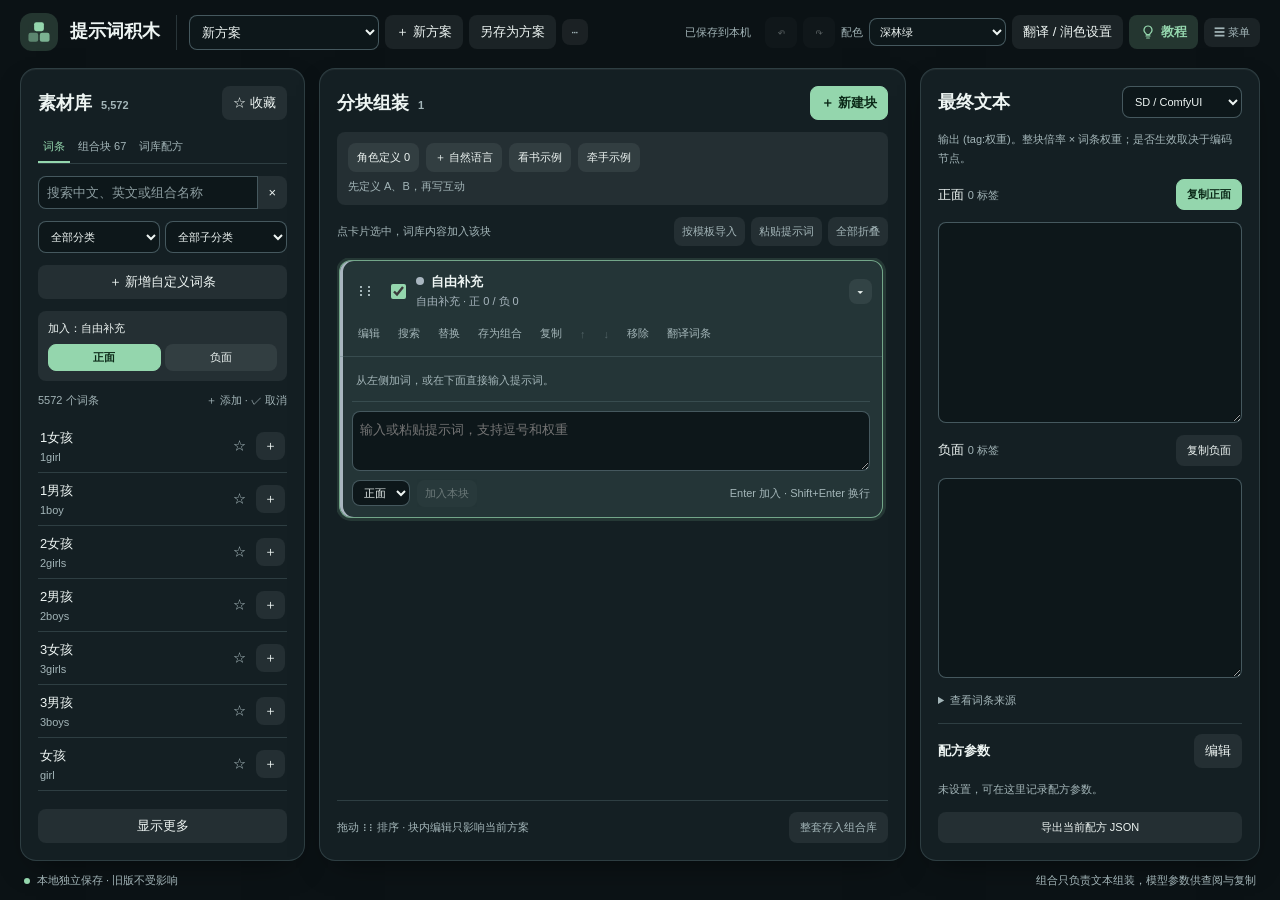
==== commit 240e9ef5: "Add custom library entries, themes, tutorial and November 23 workspace additions" ====
--- a/ui/index.html
+++ b/ui/index.html
@@ -1,20 +1,21 @@
 <!doctype html>
 <html lang="zh-CN"><head><meta charset="utf-8"><meta name="viewport" content="width=device-width,initial-scale=1"><title>提示词积木 · 分块组装版</title><link rel="stylesheet" href="style.css"></head>
-<body><header><div class="brand"><span class="mark">▦</span><div><h1>提示词积木 <small>独立新版</small></h1><p>把灵感分块，把配方留住</p></div></div><div class="actions"><label class="theme-picker">配色 <select id="themeSelect" aria-label="界面配色"><option value="forest">深林绿</option><option value="midnight">午夜蓝</option><option value="violet">雾紫夜</option><option value="ember">暖炭金</option><option value="paper">奶油纸 · 浅色</option><option value="mist">雾白青 · 浅色</option></select></label><span id="saveStatus" role="status">正在载入…</span><button id="undo" title="撤销 Ctrl+Z">↶</button><button id="redo" title="重做 Ctrl+Shift+Z">↷</button><button id="backup">导出备份</button><button id="restore">导入备份</button><button id="help">使用说明</button></div></header>
-<div class="project-bar"><span class="eyebrow">当前方案</span><select id="schemeSelect" aria-label="当前方案"></select><button id="newScheme">＋ 新方案</button><button id="renameScheme">重命名</button><button id="duplicateScheme" title="完整保留当前分块，保存为新的独立方案">另存为方案</button><button id="deleteScheme" class="quiet">删除方案</button><span class="spacer"></span><button id="translationSettings">翻译 / 润色设置</button><span id="schemeCount"></span></div>
+<body><header><div class="brand"><svg class="mark" viewBox="0 0 32 32" aria-hidden="true"><rect x="3" y="17" width="12" height="11" rx="2.6" fill="currentColor" opacity=".5"/><rect x="17" y="17" width="12" height="11" rx="2.6" fill="currentColor" opacity=".78"/><rect x="10" y="4" width="12" height="11" rx="2.6" fill="currentColor"/></svg><div><h1>提示词积木 <small>独立新版</small></h1><p>把灵感分块，把配方留住</p></div></div><div class="project-bar"><span class="eyebrow">当前方案</span><select id="schemeSelect" aria-label="当前方案"></select><button id="newScheme">＋ 新方案</button><button id="duplicateScheme" title="完整保留当前分块，保存为新的独立方案">另存为方案</button><details class="menu"><summary title="更多方案操作" aria-label="更多方案操作">⋯</summary><div class="menu-pop"><button id="renameScheme">重命名方案</button><button id="deleteScheme" class="danger-item">删除方案</button></div></details><span id="schemeCount"></span></div><span class="spacer"></span><div class="actions"><span id="saveStatus" role="status">正在载入…</span><button id="undo" title="撤销 Ctrl+Z" aria-label="撤销">↶</button><button id="redo" title="重做 Ctrl+Shift+Z" aria-label="重做">↷</button><label class="theme-picker"><span>配色</span> <select id="themeSelect" aria-label="界面配色"><option value="forest">深林绿</option><option value="midnight">午夜蓝</option><option value="violet">雾紫夜</option><option value="ember">暖炭金</option><option value="graphite">石墨青柠</option><option value="neon">霓虹夜</option><option value="paper">奶油纸 · 浅色</option><option value="mist">雾白青 · 浅色</option><option value="sakura">樱花粉 · 浅色</option><option value="xuanzhi">宣纸朱砂 · 浅色</option></select></label><button id="translationSettings">翻译 / 润色设置</button><button id="tutorialBtn" class="tip-button" title="使用教程"><svg viewBox="0 0 24 24" aria-hidden="true"><path d="M9 18h6M10 21h4M12 3a6 6 0 0 0-3.6 10.8c.7.5 1.1 1.3 1.1 2.2h5c0-.9.4-1.7 1.1-2.2A6 6 0 0 0 12 3z" fill="none" stroke="currentColor" stroke-width="1.8" stroke-linecap="round" stroke-linejoin="round"/></svg><span>教程</span></button><details class="menu"><summary title="备份与帮助">☰ 菜单</summary><div class="menu-pop right"><button id="backup">导出备份</button><button id="restore">导入备份</button><hr><button id="help">使用说明</button></div></details></div></header>
 <main><aside class="panel library"><div class="panel-heading"><h2>素材库 <small id="libraryCount"></small></h2><button id="favoriteOnly" aria-pressed="false">☆ 收藏</button></div><div class="tabs"><button id="libraryTab" class="active">词条</button><button id="templateTab">组合块 <span id="templateCount"></span></button><button id="bundleTab">词库配方</button></div>
 <div class="search"><input id="search" placeholder="搜索中文、英文或组合名称" aria-label="搜索素材"><button id="clearSearch" aria-label="清空搜索">×</button></div>
 <div id="wordFilters" class="filters"><select id="category" aria-label="词库分类"><option value="">全部分类</option></select><select id="group" aria-label="词库子分类"><option value="">全部子分类</option></select></div>
+<button id="addLibraryWord" type="button">＋ 新增自定义词条</button>
 <div id="bundleFilters" class="hidden"><select id="bundleSource" aria-label="配方来源"><option value="">全部来源</option></select></div>
 <div id="templateTools" class="hidden"><div class="filters"><select id="templatePurpose" aria-label="按组合用途筛选"></select><select id="templateIP" aria-label="按组合IP出处筛选"></select></div><button id="importTemplate">＋ 粘贴并保存组合块</button></div>
 <div class="target"><span id="targetName">添加到选中块</span><div class="segmented"><button id="positiveTarget" class="active">正面</button><button id="negativeTarget">负面</button></div></div>
 <div class="list-caption"><span id="resultCount"></span><span id="libraryHint">＋ 添加 · ✓ 取消</span></div><div id="results" class="scroll"></div><button id="more" hidden>显示更多</button></aside>
-<section class="panel workspace"><div class="panel-heading"><div><span class="eyebrow">ASSEMBLE</span><h2>分块组装 <small id="blockCount"></small></h2></div><button id="addBlock" class="primary">＋ 新建块</button></div><div class="language-bar"><button id="editCharacters">角色定义 <span id="characterCount">0</span></button><span id="characterSummary">先定义 A、B，再写互动</span><button id="addProse">＋ 自然语言</button><button id="languageDemo">看书示例</button><button id="handholdingDemo">牵手示例</button></div><div class="workspace-tools"><span>点卡片选中，词库内容加入该块</span><button id="agentTemplateImport">按模板导入</button><button id="paste">粘贴提示词</button><button id="foldAll">全部折叠</button></div><div id="blocks" class="scroll"></div><div class="workspace-footer"><span>拖动 ⋮⋮ 排序 · 块内编辑只影响当前方案</span><button id="saveSchemeTemplate" title="保存到左侧组合库，不会增加顶部方案选项">整套存入组合库</button></div></section>
-<aside class="panel output"><div class="panel-heading"><div><span class="eyebrow">EXPORT</span><h2>最终文本</h2></div><select id="format" aria-label="输出格式"><option value="comfy">SD / ComfyUI</option><option value="nai">NovelAI</option><option value="plain">纯文本</option></select></div><p id="formatNote" class="muted"></p>
+<section class="panel workspace"><div class="panel-heading"><div><h2>分块组装 <small id="blockCount"></small></h2></div><button id="addBlock" class="primary">＋ 新建块</button></div><div class="language-bar"><button id="editCharacters">角色定义 <span id="characterCount">0</span></button><span id="characterSummary">先定义 A、B，再写互动</span><button id="addProse">＋ 自然语言</button><button id="languageDemo">看书示例</button><button id="handholdingDemo">牵手示例</button></div><div class="workspace-tools"><span>点卡片选中，词库内容加入该块</span><button id="agentTemplateImport">按模板导入</button><button id="paste">粘贴提示词</button><button id="foldAll">全部折叠</button></div><div id="blocks" class="scroll"></div><div class="workspace-footer"><span>拖动 ⋮⋮ 排序 · 块内编辑只影响当前方案</span><button id="saveSchemeTemplate" title="保存到左侧组合库，不会增加顶部方案选项">整套存入组合库</button></div></section>
+<aside class="panel output"><div class="panel-heading"><div><h2>最终文本</h2></div><select id="format" aria-label="输出格式"><option value="comfy">SD / ComfyUI</option><option value="nai">NovelAI</option><option value="plain">纯文本</option></select></div><p id="formatNote" class="muted"></p>
 <div class="output-heading"><label for="positiveOutput">正面 <small id="positiveCount"></small></label><button id="copyPositive" class="primary">复制正面</button></div><textarea id="positiveOutput" readonly spellcheck="false"></textarea>
 <div class="output-heading"><label for="negativeOutput">负面 <small id="negativeCount"></small></label><button id="copyNegative">复制负面</button></div><textarea id="negativeOutput" readonly spellcheck="false"></textarea>
 <div id="warnings" role="status"></div><details id="sourceDetails"><summary>查看词条来源</summary><div id="sourceList"></div></details>
 <div class="parameter-heading"><h3>配方参数</h3><button id="editParams">编辑</button></div><div id="parameters"></div><button id="exportScheme">导出当前配方 JSON</button></aside></main>
 <footer><span><i></i>本地独立保存 · 旧版不受影响</span><span>组合只负责文本组装，模型参数供查阅与复制</span></footer><div id="toast" role="status"></div>
+<dialog id="tutorial" class="tutorial-dialog" aria-labelledby="tutorialTitle"><div class="dialog-heading"><h2 id="tutorialTitle">使用教程</h2><button type="button" id="tutorialClose" aria-label="关闭教程">×</button></div><div class="tutorial-layout"><nav id="tutorialNav" aria-label="教程目录"></nav><article id="tutorialBody" class="tutorial-body"></article></div></dialog>
 <dialog id="modal"><form method="dialog" id="modalForm"><div class="dialog-heading"><h2 id="modalTitle"></h2><button value="cancel" aria-label="关闭弹窗">×</button></div><div id="modalBody"></div><p id="modalError" role="alert"></p><div class="dialog-actions"><button value="cancel">取消</button><button id="modalConfirm" value="ok" class="primary">保存</button></div></form></dialog>
-<script src="parser.js"></script><script src="model.js"></script><script src="language.js"></script><script src="workspace-tools.js"></script><script src="bundles.js"></script><script src="agent-template.js"></script><script src="block-search.js"></script><script src="template-filters.js"></script><script src="app.js"></script></body></html>
+<script src="parser.js"></script><script src="model.js"></script><script src="language.js"></script><script src="workspace-tools.js"></script><script src="bundles.js"></script><script src="agent-template.js"></script><script src="block-search.js"></script><script src="template-filters.js"></script><script src="app.js"></script><script src="menus.js"></script><script src="tutorial-content.js"></script><script src="tutorial.js"></script></body></html>
--- a/ui/style.css
+++ b/ui/style.css
@@ -1,4 +1,4 @@
-:root{color-scheme:dark;--bg:#091115;--panel:#1b2a30;--raised:#334d57;--border:#728e98;--text:#f4faf8;--muted:#c6d3d8;--accent:#b9dfc5;--accent-ink:#163627;--danger:#ffb6a5;--gold:#e9c68b;font-family:"Segoe UI","Microsoft YaHei",sans-serif;font-size:13px;--hover:#405e69;--scrollbar:#829ca5;--separator:#586f79;--selected-border:#b9dfc5;--block:#2e4650;--selection-shadow:#b9dfc520;--token-bg:#3e5b66;--token-border:#91a8b2;--input-bg:#0d181e;--warning-bg:#3a3020;--toast-bg:#233931;--overlay:#060c10b8;;--selected-bg:#294d42}*{box-sizing:border-box}body{margin:0;background:var(--bg);color:var(--text)}button,input,select,textarea{font:inherit;color:inherit;border:1px solid var(--border);border-radius:7px;background:var(--raised)}button{cursor:pointer;padding:7px 10px;white-space:nowrap}button:hover{border-color:var(--muted);background:var(--hover)}button:disabled{opacity:.35;cursor:default}button:focus-visible,input:focus-visible,select:focus-visible,textarea:focus-visible,summary:focus-visible{outline:2px solid var(--accent);outline-offset:2px}input,select{padding:8px;min-width:0}textarea{padding:11px;resize:vertical;line-height:1.7}input[type=checkbox]{accent-color:var(--accent);width:15px;height:15px;flex-shrink:0}h1,h2,h3,p{margin:0}h1{font-size:21px}h2{font-size:18px}h3{font-size:13px}small,.muted{font-size:11px;color:var(--muted)}header{height:83px;padding:15px 24px;display:flex;align-items:center;justify-content:space-between;border-bottom:1px solid var(--border);gap:15px}.brand,.actions,.project-bar,.panel-heading,.output-heading,.parameter-heading,.workspace-tools,.workspace-footer,.dialog-heading,.dialog-actions{display:flex;align-items:center;gap:9px}.brand{gap:12px}.brand p{font-size:11px;color:var(--muted);margin-top:4px;letter-spacing:2px}h1 small{font-size:10px;margin-left:5px;border:1px solid var(--border);border-radius:4px;padding:3px 5px}.mark{font-size:36px;color:var(--accent)}.actions #saveStatus{font-size:11px;color:var(--muted);margin-right:8px}.project-bar{height:61px;padding:12px 24px}.project-bar select{min-width:200px;max-width:380px}.eyebrow{font-size:10px;color:var(--accent);letter-spacing:1.6px}.spacer{flex:1}#schemeCount{font-size:11px;color:var(--muted)}main{display:grid;grid-template-columns:285px minmax(420px,1fr) 340px;gap:14px;padding:0 20px;height:calc(100dvh - 183px);min-height:510px}.panel{background:var(--panel);border:1px solid var(--border);border-radius:14px;padding:17px;min-height:0;min-width:0;display:flex;flex-direction:column;gap:12px}.panel-heading,.output-heading,.parameter-heading,.workspace-footer{justify-content:space-between}.panel-heading h2 small{margin-left:4px}.panel-heading .eyebrow{display:block;margin-bottom:3px}.tabs{display:flex;border-bottom:1px solid var(--border);gap:8px}.tabs button{background:none;border:0;border-bottom:2px solid transparent;border-radius:0;color:var(--muted)}.tabs .active{border-bottom-color:var(--accent);color:var(--accent)}.search{display:flex}.search input{flex:1;min-width:0;border-radius:7px 0 0 7px}.search button{border-left:0;border-radius:0 7px 7px 0}.filters{display:flex;gap:5px}.filters select{width:50%;font-size:11px}.target{border:1px solid var(--border);border-radius:8px;padding:9px;display:flex;flex-direction:column;gap:8px;font-size:11px}.target>span{white-space:nowrap;overflow:hidden;text-overflow:ellipsis}.segmented{display:flex;gap:4px}.segmented button{flex:1;font-size:11px;padding:5px}.segmented .active,button.primary{background:var(--accent);color:var(--accent-ink);border-color:var(--accent)}button.active{border-color:var(--accent)}.list-caption{display:flex;justify-content:space-between;color:var(--muted);font-size:10px}.scroll{overflow:auto;min-height:0;scrollbar-width:thin;scrollbar-color:var(--scrollbar) transparent}.library #results{flex:1}.word{display:flex;align-items:center;gap:6px;padding:10px 0;border-bottom:1px solid var(--separator)}.word-info{flex:1;min-width:0}.word strong{display:block;font-size:12px;font-weight:500}.word small{display:block;font-size:10px;overflow-wrap:anywhere;margin-top:4px}.word button{padding:4px 7px}.word .star{border:0;background:none;padding:4px;color:var(--muted)}.word .added,.word .on{color:var(--accent);border-color:var(--selected-border)}.badge{font-size:9px;color:var(--gold);margin-left:5px}.template{border-bottom:1px solid var(--border);padding:12px 0}.template h3{font-size:12px;line-height:1.6}.template p{font-size:11px;color:var(--muted);margin:4px 0 8px}.template .actions{flex-wrap:wrap;gap:4px}.template button{font-size:10px;padding:5px 7px}.workspace-tools{justify-content:space-between;font-size:10px;color:var(--muted);gap:6px}.workspace-tools span{flex:1}.workspace-tools button{font-size:11px;padding:6px 7px}#blocks{flex:1;padding:2px 5px 2px 2px;display:flex;flex-direction:column;gap:12px}.block{border:1px solid var(--border);border-radius:11px;background:var(--block);flex-shrink:0;overflow:hidden;transition:border-color .1s}.block.selected{border-color:var(--accent);box-shadow:0 0 0 1px var(--selection-shadow)}.block.disabled{opacity:.55}.block.drag-over{border:2px dashed var(--gold)}.block-head{display:flex;align-items:center;gap:7px;padding:12px 10px;cursor:pointer}.drag{cursor:grab;background:transparent;border:0;color:var(--muted);font-size:16px;padding:2px}.block-title{min-width:0;flex:1}.block-title b{font-size:13px;display:block;white-space:nowrap;overflow:hidden;text-overflow:ellipsis}.block-title small{display:block;margin-top:3px}.block-head button{padding:4px 7px}.block-head input[type=number]{width:57px;font-size:11px;padding:5px}.block-head .weight-label{font-size:10px;color:var(--muted)}.block-actions{display:flex;flex-wrap:wrap;gap:4px;padding:0 10px 10px}.block-actions button{font-size:10px;background:transparent;padding:4px 7px}.block-body{border-top:1px solid var(--border);padding:10px 12px}.token-side-label{font-size:10px;color:var(--muted);margin-bottom:7px;display:flex;justify-content:space-between}.token-list{display:flex;flex-wrap:wrap;gap:5px;margin-bottom:9px}.token{display:flex;align-items:center;max-width:100%;background:var(--token-bg);border:1px solid var(--token-border);border-radius:6px;padding:3px 4px;gap:3px}.token.off{opacity:.45}.token input{width:12px;height:12px}.token .edit-token{cursor:grab;background:none;border:0;padding:2px 3px;white-space:normal;overflow-wrap:anywhere;text-align:left;font-size:11px}.token .remove-token{background:none;border:0;color:var(--muted);padding:0 3px}.weight-badge{color:var(--gold);font-size:10px}.empty{padding:25px 10px;text-align:center;color:var(--muted);line-height:1.8;font-size:12px}.block-body .empty{padding:4px;text-align:left;font-size:11px}.workspace-footer{border-top:1px solid var(--border);padding-top:11px;font-size:10px;color:var(--muted)}.workspace-footer button{font-size:11px}.output{overflow:auto}.output>textarea{min-height:115px;height:155px;flex:1;flex-shrink:0;width:100%;font:11px/1.8 Consolas,monospace;resize:vertical;background:var(--input-bg)}.output-heading{font-size:12px}.output-heading button{font-size:11px}.output #format{width:120px;font-size:11px}.output .muted{line-height:1.7}.warning{color:var(--gold);background:var(--warning-bg);border-radius:6px;font-size:11px;line-height:1.6;padding:8px;margin:5px 0}#warnings:empty{display:none}details{font-size:11px;color:var(--muted)}summary{cursor:pointer;padding:3px 0}#sourceList{max-height:180px;overflow:auto}#sourceList p{margin:7px 0;overflow-wrap:anywhere;line-height:1.5}.parameter-heading{padding-top:10px;border-top:1px solid var(--border)}#parameters{font-size:11px;color:var(--muted);line-height:1.8;overflow-wrap:anywhere}#exportScheme{font-size:11px}footer{height:39px;display:flex;align-items:center;justify-content:space-between;padding:0 24px;font-size:10px;color:var(--muted)}footer i{display:inline-block;width:6px;height:6px;background:var(--accent);border-radius:50%;margin-right:7px}.hidden{display:none!important}.quiet{background:none;color:var(--muted)}#toast{position:fixed;bottom:48px;left:50%;transform:translateX(-50%);padding:11px 18px;border:1px solid var(--accent);background:var(--toast-bg);color:var(--text);border-radius:9px;pointer-events:none;opacity:0;transition:opacity .15s;z-index:10}#toast.show{opacity:1}dialog{color:var(--text);background:var(--panel);border:1px solid var(--border);border-radius:16px;padding:22px;width:min(680px,90vw);max-height:88vh}dialog::backdrop{background:var(--overlay)}dialog form{display:flex;flex-direction:column;gap:16px}.dialog-heading,.dialog-actions{justify-content:space-between}.dialog-heading h2{font-size:17px}.dialog-actions{justify-content:flex-end}#modalBody{display:flex;flex-direction:column;gap:12px;max-height:62vh;overflow:auto;padding:2px}#modalBody label{display:flex;flex-direction:column;gap:6px;color:var(--muted);font-size:12px}#modalBody input,#modalBody select,#modalBody textarea{width:100%;color:var(--text)}#modalBody textarea{min-height:100px;font-size:12px}#modalBody p{font-size:12px;color:var(--muted);line-height:1.8}.form-row{display:grid;grid-template-columns:1fr 1fr;gap:12px}.preview{background:var(--input-bg);border:1px solid var(--border);border-radius:8px;padding:10px;font-size:11px;line-height:1.7;max-height:100px;overflow:auto;white-space:pre-wrap}#modalError{color:var(--danger);font-size:12px;white-space:pre-wrap}#modalError:empty{display:none}@media(max-width:1250px){main{grid-template-columns:245px minmax(390px,1fr) 285px;gap:10px;padding:0 12px}.panel{padding:12px}header{padding:12px 17px}.actions{gap:5px}.actions button{font-size:11px}.project-bar{padding:12px 17px}.workspace-tools span{max-width:115px}.block-head{gap:4px}.block-head .weight-label{display:none}.output .panel-heading{gap:5px}.output h2{font-size:16px}}@media(max-height:800px){header{height:70px}.project-bar{height:53px}main{height:calc(100dvh - 162px)}.panel{gap:9px}.output>textarea{min-height:95px;height:110px}}
+:root{color-scheme:dark;--bg:#091115;--panel:#1b2a30;--raised:#334d57;--border:#728e98;--text:#f4faf8;--muted:#c6d3d8;--accent:#b9dfc5;--accent-ink:#163627;--danger:#ffb6a5;--gold:#e9c68b;font-family:"Segoe UI","Microsoft YaHei",sans-serif;font-size:13px;--hover:#405e69;--scrollbar:#829ca5;--separator:#586f79;--selected-border:#b9dfc5;--block:#2e4650;--selection-shadow:#b9dfc520;--token-bg:#3e5b66;--token-border:#91a8b2;--input-bg:#0d181e;--warning-bg:#3a3020;--toast-bg:#233931;--overlay:#060c10b8;;--selected-bg:#294d42}*{box-sizing:border-box}body{margin:0;background:var(--bg);color:var(--text)}button,input,select,textarea{font:inherit;color:inherit;border:1px solid var(--border);border-radius:8px;background:var(--raised)}button{cursor:pointer;padding:7px 10px;white-space:nowrap}button:hover{border-color:var(--muted);background:var(--hover)}button:disabled{opacity:.35;cursor:default}button:focus-visible,input:focus-visible,select:focus-visible,textarea:focus-visible,summary:focus-visible{outline:2px solid var(--accent);outline-offset:2px}input,select{padding:8px;min-width:0}textarea{padding:11px;resize:vertical;line-height:1.7}input[type=checkbox]{accent-color:var(--accent);width:15px;height:15px;flex-shrink:0}h1,h2,h3,p{margin:0}h1{font-size:21px}h2{font-size:18px}h3{font-size:13px}small,.muted{font-size:11px;color:var(--muted)}header{height:83px;padding:15px 24px;display:flex;align-items:center;justify-content:space-between;border-bottom:1px solid var(--border);gap:15px}.brand,.actions,.project-bar,.panel-heading,.output-heading,.parameter-heading,.workspace-tools,.workspace-footer,.dialog-heading,.dialog-actions{display:flex;align-items:center;gap:9px}.brand{gap:12px}.brand p{font-size:11px;color:var(--muted);margin-top:4px;letter-spacing:2px}h1 small{font-size:11px;margin-left:5px;border:1px solid var(--border);border-radius:4px;padding:3px 5px}.mark{font-size:36px;color:var(--accent)}.actions #saveStatus{font-size:11px;color:var(--muted);margin-right:8px}.project-bar{height:61px;padding:12px 24px}.project-bar select{min-width:200px;max-width:380px}.eyebrow{font-size:11px;color:var(--accent);letter-spacing:1.6px}.spacer{flex:1}#schemeCount{font-size:11px;color:var(--muted)}main{display:grid;grid-template-columns:285px minmax(420px,1fr) 340px;gap:14px;padding:0 20px;height:calc(100dvh - 183px);min-height:510px}.panel{background:var(--panel);border:1px solid var(--border);border-radius:16px;padding:17px;min-height:0;min-width:0;display:flex;flex-direction:column;gap:12px}.panel-heading,.output-heading,.parameter-heading,.workspace-footer{justify-content:space-between}.panel-heading h2 small{margin-left:4px}.panel-heading .eyebrow{display:block;margin-bottom:3px}.tabs{display:flex;border-bottom:1px solid var(--border);gap:8px}.tabs button{background:none;border:0;border-bottom:2px solid transparent;border-radius:0;color:var(--muted)}.tabs .active{border-bottom-color:var(--accent);color:var(--accent)}.search{display:flex}.search input{flex:1;min-width:0;border-radius:8px 0 0 8px}.search button{border-left:0;border-radius:0 8px 8px 0}.filters{display:flex;gap:5px}.filters select{width:50%;font-size:11px}.target{border:1px solid var(--border);border-radius:8px;padding:9px;display:flex;flex-direction:column;gap:8px;font-size:11px}.target>span{white-space:nowrap;overflow:hidden;text-overflow:ellipsis}.segmented{display:flex;gap:4px}.segmented button{flex:1;font-size:11px;padding:5px}.segmented .active,button.primary{background:var(--accent);color:var(--accent-ink);border-color:var(--accent)}button.active{border-color:var(--accent)}.list-caption{display:flex;justify-content:space-between;color:var(--muted);font-size:11px}.scroll{overflow:auto;min-height:0;scrollbar-width:thin;scrollbar-color:var(--scrollbar) transparent}.library #results{flex:1}.word{display:flex;align-items:center;gap:6px;padding:10px 0;border-bottom:1px solid var(--separator)}.word-info{flex:1;min-width:0}.word strong{display:block;font-size:13px;font-weight:500}.word small{display:block;font-size:11px;overflow-wrap:anywhere;margin-top:4px}.word button{padding:4px 7px}.word .star{border:0;background:none;padding:4px;color:var(--muted)}.word .added,.word .on{color:var(--accent);border-color:var(--selected-border)}.badge{font-size:11px;color:var(--gold);margin-left:5px}.template{border-bottom:1px solid var(--border);padding:12px 0}.template h3{font-size:13px;line-height:1.6}.template p{font-size:11px;color:var(--muted);margin:4px 0 8px}.template .actions{flex-wrap:wrap;gap:4px}.template button{font-size:11px;padding:5px 7px}.workspace-tools{justify-content:space-between;font-size:11px;color:var(--muted);gap:6px}.workspace-tools span{flex:1}.workspace-tools button{font-size:11px;padding:6px 7px}#blocks{flex:1;padding:2px 5px 2px 2px;display:flex;flex-direction:column;gap:12px}.block{border:1px solid var(--border);border-radius:12px;background:var(--block);flex-shrink:0;overflow:hidden;transition:border-color .1s}.block.selected{border-color:var(--accent);box-shadow:0 0 0 1px var(--selection-shadow)}.block.disabled{opacity:.55}.block.drag-over{border:2px dashed var(--gold)}.block-head{display:flex;align-items:center;gap:7px;padding:12px 10px;cursor:pointer}.drag{cursor:grab;background:transparent;border:0;color:var(--muted);font-size:16px;padding:2px}.block-title{min-width:0;flex:1}.block-title b{font-size:13px;display:block;white-space:nowrap;overflow:hidden;text-overflow:ellipsis}.block-title small{display:block;margin-top:3px}.block-head button{padding:4px 7px}.block-head input[type=number]{width:57px;font-size:11px;padding:5px}.block-head .weight-label{font-size:11px;color:var(--muted)}.block-actions{display:flex;flex-wrap:wrap;gap:4px;padding:0 10px 10px}.block-actions button{font-size:11px;background:transparent;padding:4px 7px}.block-body{border-top:1px solid var(--border);padding:10px 12px}.token-side-label{font-size:11px;color:var(--muted);margin-bottom:7px;display:flex;justify-content:space-between}.token-list{display:flex;flex-wrap:wrap;gap:5px;margin-bottom:9px}.token{display:flex;align-items:center;max-width:100%;background:var(--token-bg);border:1px solid var(--token-border);border-radius:8px;padding:3px 4px;gap:3px}.token.off{opacity:.45}.token input{width:12px;height:12px}.token .edit-token{cursor:grab;background:none;border:0;padding:2px 3px;white-space:normal;overflow-wrap:anywhere;text-align:left;font-size:11px}.token .remove-token{background:none;border:0;color:var(--muted);padding:0 3px}.weight-badge{color:var(--gold);font-size:11px}.empty{padding:25px 10px;text-align:center;color:var(--muted);line-height:1.8;font-size:13px}.block-body .empty{padding:4px;text-align:left;font-size:11px}.workspace-footer{border-top:1px solid var(--border);padding-top:11px;font-size:11px;color:var(--muted)}.workspace-footer button{font-size:11px}.output{overflow:auto}.output>textarea{min-height:115px;height:155px;flex:1;flex-shrink:0;width:100%;font:11px/1.8 Consolas,monospace;resize:vertical;background:var(--input-bg)}.output-heading{font-size:13px}.output-heading button{font-size:11px}.output #format{width:120px;font-size:11px}.output .muted{line-height:1.7}.warning{color:var(--gold);background:var(--warning-bg);border-radius:8px;font-size:11px;line-height:1.6;padding:8px;margin:5px 0}#warnings:empty{display:none}details{font-size:11px;color:var(--muted)}summary{cursor:pointer;padding:3px 0}#sourceList{max-height:180px;overflow:auto}#sourceList p{margin:7px 0;overflow-wrap:anywhere;line-height:1.5}.parameter-heading{padding-top:10px;border-top:1px solid var(--border)}#parameters{font-size:11px;color:var(--muted);line-height:1.8;overflow-wrap:anywhere}#exportScheme{font-size:11px}footer{height:39px;display:flex;align-items:center;justify-content:space-between;padding:0 24px;font-size:11px;color:var(--muted)}footer i{display:inline-block;width:6px;height:6px;background:var(--accent);border-radius:50%;margin-right:7px}.hidden{display:none!important}.quiet{background:none;color:var(--muted)}#toast{position:fixed;bottom:48px;left:50%;transform:translateX(-50%);padding:11px 18px;border:1px solid var(--accent);background:var(--toast-bg);color:var(--text);border-radius:8px;pointer-events:none;opacity:0;transition:opacity .15s;z-index:10}#toast.show{opacity:1}dialog{color:var(--text);background:var(--panel);border:1px solid var(--border);border-radius:16px;padding:22px;width:min(680px,90vw);max-height:88vh}dialog::backdrop{background:var(--overlay)}dialog form{display:flex;flex-direction:column;gap:16px}.dialog-heading,.dialog-actions{justify-content:space-between}.dialog-heading h2{font-size:18px}.dialog-actions{justify-content:flex-end}#modalBody{display:flex;flex-direction:column;gap:12px;max-height:62vh;overflow:auto;padding:2px}#modalBody label{display:flex;flex-direction:column;gap:6px;color:var(--muted);font-size:13px}#modalBody input,#modalBody select,#modalBody textarea{width:100%;color:var(--text)}#modalBody textarea{min-height:100px;font-size:13px}#modalBody p{font-size:13px;color:var(--muted);line-height:1.8}.form-row{display:grid;grid-template-columns:1fr 1fr;gap:12px}.preview{background:var(--input-bg);border:1px solid var(--border);border-radius:8px;padding:10px;font-size:11px;line-height:1.7;max-height:100px;overflow:auto;white-space:pre-wrap}#modalError{color:var(--danger);font-size:13px;white-space:pre-wrap}#modalError:empty{display:none}@media(max-width:1250px){main{grid-template-columns:245px minmax(390px,1fr) 285px;gap:10px;padding:0 12px}.panel{padding:12px}header{padding:12px 17px}.actions{gap:5px}.actions button{font-size:11px}.project-bar{padding:12px 17px}.workspace-tools span{max-width:115px}.block-head{gap:4px}.block-head .weight-label{display:none}.output .panel-heading{gap:5px}.output h2{font-size:15px}}@media(max-height:800px){header{height:70px}.project-bar{height:53px}main{height:calc(100dvh - 162px)}.panel{gap:9px}.output>textarea{min-height:95px;height:110px}}
 
 /* Color tokens cover cards, chips, dialogs, form controls and native select color schemes. */
 :root[data-theme="midnight"]{color-scheme:dark;--bg:#0a1020;--panel:#1c2b44;--raised:#334b70;--border:#758caf;--text:#f2f6ff;--muted:#c5d2eb;--accent:#aecbff;--accent-ink:#172e50;--danger:#ffb2ac;--gold:#f1d298;--hover:#405c85;--scrollbar:#839fc6;--separator:#52698d;--selected-border:#aecbff;--block:#304565;--selection-shadow:#aecbff25;--token-bg:#405d82;--token-border:#95add0;--input-bg:#0d1729;--warning-bg:#393022;--toast-bg:#243b55;--overlay:#050b18bb;--selected-bg:#29466a}
@@ -7,7 +7,7 @@
 :root[data-theme="paper"]{color-scheme:light;--bg:#f1eee6;--panel:#fffcf5;--raised:#f3ede1;--border:#cec3b0;--text:#342c23;--muted:#75634e;--accent:#765337;--accent-ink:#fffaf2;--danger:#a43124;--gold:#80510b;--hover:#e9dfcf;--scrollbar:#b8a68d;--separator:#e1d7c8;--selected-border:#977044;--block:#faf5eb;--selection-shadow:#76533725;--token-bg:#eee3d0;--token-border:#c7b493;--input-bg:#fffdf8;--warning-bg:#fae9c6;--toast-bg:#f5e8d4;--overlay:#30271a66}
 :root[data-theme="mist"]{color-scheme:light;--bg:#eaf1f1;--panel:#fafdfe;--raised:#eaf2f2;--border:#b7cccc;--text:#203a3d;--muted:#496a70;--accent:#24676a;--accent-ink:#f5ffff;--danger:#ac352f;--gold:#805319;--hover:#d9e8e9;--scrollbar:#90b1b4;--separator:#d2e1e2;--selected-border:#4a8588;--block:#f0f7f7;--selection-shadow:#24676a25;--token-bg:#dbecec;--token-border:#a9c9cb;--input-bg:#ffffff;--warning-bg:#f7eaca;--toast-bg:#ddefe9;--overlay:#14383b66}
 .theme-picker{display:flex;align-items:center;gap:6px;font-size:11px;color:var(--muted);white-space:nowrap}.theme-picker select{font-size:11px;width:137px;padding:6px;color:var(--text)}
-@media(max-width:1250px){.theme-picker{gap:4px;font-size:10px}.theme-picker select{width:115px}.actions #saveStatus{margin-right:2px;font-size:10px}.brand p{letter-spacing:1px}}
+@media(max-width:1250px){.theme-picker{gap:4px;font-size:11px}.theme-picker select{width:115px}.actions #saveStatus{margin-right:2px;font-size:11px}.brand p{letter-spacing:1px}}
 
 /* Dark themes: distinct surfaces and a persistent selection rail. */
 :root:is([data-theme="forest"],[data-theme="midnight"],[data-theme="violet"],[data-theme="ember"]) .block.selected{background:var(--selected-bg);box-shadow:inset 4px 0 0 var(--accent),0 0 0 1px var(--selection-shadow)}
@@ -16,14 +16,14 @@
 :root:is([data-theme="forest"],[data-theme="midnight"],[data-theme="violet"],[data-theme="ember"]) input::placeholder{color:var(--muted);opacity:.85}
 
 /* Character aliases and paired Chinese/English prose editing. */
-.language-bar{display:flex;flex-wrap:wrap;gap:7px;align-items:center;padding:10px;border:1px solid var(--border);border-radius:9px;background:var(--input-bg)}
+.language-bar{display:flex;flex-wrap:wrap;gap:7px;align-items:center;padding:10px;border:1px solid var(--border);border-radius:8px;background:var(--input-bg)}
 .language-bar button{font-size:11px;padding:6px 8px}.language-bar #characterSummary{flex-basis:100%;order:5;overflow-wrap:anywhere;font-size:11px;color:var(--muted)}
-.language-dialog{width:min(940px,94vw)}.translation-pair{display:flex;flex-direction:column;gap:9px;padding:10px;border:1px solid var(--border);border-radius:9px}
+.language-dialog{width:min(940px,94vw)}.translation-pair{display:flex;flex-direction:column;gap:9px;padding:10px;border:1px solid var(--border);border-radius:8px}
 .language-actions{display:flex;flex-wrap:wrap;gap:7px;align-items:center}.language-actions button{font-size:11px}.language-actions .muted{flex-basis:100%;line-height:1.7}
 #modalBody .translation-pair textarea{min-height:145px;background:var(--input-bg);line-height:1.8}
 #modalBody .check-label{flex-direction:row;align-items:center;gap:8px}#modalBody .check-label input{width:15px;height:15px}
-.character-editor{display:flex;flex-direction:column;gap:14px}.character-definition{display:flex;flex-direction:column;gap:10px;padding:12px;border:1px solid var(--border);border-radius:9px;background:var(--block)}
-.prose-body p{white-space:pre-wrap;overflow-wrap:anywhere;font-size:12px;line-height:1.8;margin:6px 0 12px}.prose-source{color:var(--text)}.prose-english{padding:9px;background:var(--input-bg);border-radius:7px;color:var(--muted)}
+.character-editor{display:flex;flex-direction:column;gap:14px}.character-definition{display:flex;flex-direction:column;gap:10px;padding:12px;border:1px solid var(--border);border-radius:8px;background:var(--block)}
+.prose-body p{white-space:pre-wrap;overflow-wrap:anywhere;font-size:13px;line-height:1.8;margin:6px 0 12px}.prose-source{color:var(--text)}.prose-english{padding:9px;background:var(--input-bg);border-radius:8px;color:var(--muted)}
 .warning.error{color:var(--danger);border:1px solid var(--danger)}
 @media(max-width:1250px){.project-bar{gap:6px}.project-bar select{min-width:180px;max-width:260px}.project-bar button{font-size:11px;padding:6px 8px}#schemeCount{display:none}}
 
@@ -42,10 +42,10 @@
 .polish-panel p{margin:0;line-height:1.7}.polish-notes{display:flex;flex-direction:column;gap:6px}
 
 .role-insert{gap:6px;min-height:30px}.role-insert .muted{flex-basis:auto;line-height:1.4}.role-insert button{padding:4px 8px}
-.role-preview{white-space:pre-wrap;overflow-wrap:anywhere;line-height:1.9;font-size:12px;max-height:220px;overflow:auto;padding:10px;border:1px solid var(--border);border-radius:7px}
-.role-change{background:var(--accent);color:var(--accent-ink);border-radius:3px;padding:1px 3px;font-weight:600;text-decoration:underline;text-underline-offset:3px}
+.role-preview{white-space:pre-wrap;overflow-wrap:anywhere;line-height:1.9;font-size:13px;max-height:220px;overflow:auto;padding:10px;border:1px solid var(--border);border-radius:8px}
+.role-change{background:var(--accent);color:var(--accent-ink);border-radius:4px;padding:1px 3px;font-weight:600;text-decoration:underline;text-underline-offset:3px}
 .library .tabs{gap:3px}.library .tabs button{font-size:11px;padding:7px 5px}.bundle-excerpt{display:-webkit-box;-webkit-box-orient:vertical;-webkit-line-clamp:2;overflow:hidden;overflow-wrap:anywhere}.bundle-option .added{color:var(--accent);border-color:var(--accent)}#bundleSource{width:100%;font-size:11px}
-.block-quick-input{border-top:1px solid var(--separator);padding-top:9px;margin-top:6px}.block-quick-input textarea{width:100%;min-height:52px;max-height:180px;padding:7px;font-size:12px;background:var(--input-bg)}.block-input-actions{display:flex;align-items:center;gap:7px;margin-top:6px;flex-wrap:wrap}.block-input-actions select,.block-input-actions button{font-size:11px;padding:5px 7px}.block-input-actions small{margin-left:auto}
+.block-quick-input{border-top:1px solid var(--separator);padding-top:9px;margin-top:6px}.block-quick-input textarea{width:100%;min-height:52px;max-height:180px;padding:7px;font-size:13px;background:var(--input-bg)}.block-input-actions{display:flex;align-items:center;gap:7px;margin-top:6px;flex-wrap:wrap}.block-input-actions select,.block-input-actions button{font-size:11px;padding:5px 7px}.block-input-actions small{margin-left:auto}
 
 .workspace-tools{flex-wrap:wrap}
 dialog.agent-template-dialog{width:min(1100px,95vw)}
@@ -76,3 +76,290 @@
 .token[data-insert]::after {content:"";position:absolute;top:0;bottom:0;width:3px;border-radius:2px;background:var(--accent);pointer-events:none}
 .token[data-insert="before"]::after {left:-4px}
 .token[data-insert="after"]::after {right:-4px}
+
+/* ===== 视觉优化·第一批：淡边框、按钮分三档、提示词标签新样式（备份在 backups/visual-batch1-*） ===== */
+:root{
+  --line:color-mix(in srgb,var(--border) 36%,transparent);
+  --line-strong:color-mix(in srgb,var(--border) 70%,transparent);
+  --soft:color-mix(in srgb,var(--text) 7%,transparent);
+  --soft-hover:color-mix(in srgb,var(--text) 13%,transparent);
+  --accent-soft:color-mix(in srgb,var(--accent) 18%,transparent);
+  --danger-soft:color-mix(in srgb,var(--danger) 18%,transparent);
+}
+
+/* 层次靠底色区分，边框只做淡淡的分隔 */
+header{border-bottom-color:var(--line)}
+.panel{border-color:var(--line);box-shadow:0 1px 2px #00000014,0 10px 28px -16px #00000055}
+.tabs,.block-body,.workspace-footer,.parameter-heading,.template,.template-block-preview{border-color:var(--line)}
+.word{border-bottom-color:var(--line)}
+.target,.language-bar{border-color:transparent;background:var(--soft)}
+.block{border-color:var(--line)}
+.block-quick-input{border-top-color:var(--line)}
+dialog{border-color:var(--line-strong);box-shadow:0 24px 60px -20px #00000080}
+.translation-pair,.character-definition,.preview,.template-import-preview,.role-preview{border-color:var(--line)}
+
+/* 输入类控件保留边框，方便看清可输入的位置 */
+input,select,textarea{border-color:var(--line-strong);background:var(--input-bg);transition:border-color .12s}
+input:hover,select:hover,textarea:hover{border-color:var(--border)}
+input:focus,select:focus,textarea:focus{border-color:var(--accent)}
+
+/* 按钮第二档：淡底色、无边框 */
+button{background:var(--soft);border-color:transparent;transition:background-color .12s,color .12s,border-color .12s,filter .12s}
+button:hover{background:var(--soft-hover);border-color:transparent}
+button:active:not(:disabled){filter:brightness(.92)}
+button.active{border-color:var(--accent)}
+/* 按钮第一档：实心主色 */
+button.primary,.segmented .active{background:var(--accent);color:var(--accent-ink);border-color:var(--accent);font-weight:600}
+button.primary:hover,.segmented .active:hover{background:var(--accent);filter:brightness(1.08)}
+/* 按钮第三档：只显示文字 */
+.quiet,html:root .block .block-actions button{background:transparent;border-color:transparent;color:var(--muted)}
+html:root .block .block-actions button:hover:not(:disabled){background:var(--soft);color:var(--text)}
+.block-actions{gap:2px}
+/* 删除类：移上去变红 */
+#deleteScheme:hover,html:root .block .block-actions button[aria-label^="移除块"]:hover,.token .remove-token:hover{color:var(--danger);background:var(--danger-soft)}
+
+/* 选中的块：主色细边 + 左侧竖条 + 很淡的底色，不再整块涂满 */
+html:root:root .block.selected{border-color:color-mix(in srgb,var(--accent) 70%,transparent);background:color-mix(in srgb,var(--accent) 6%,var(--block));box-shadow:inset 3px 0 0 var(--accent),0 0 0 3px var(--selection-shadow)}
+
+/* 提示词标签：柔和底色、无外框，叉号移上去才出现 */
+.token-side-label{font-weight:600;letter-spacing:.5px}
+.token-list{gap:6px}
+.token{background:var(--soft);border:1px solid transparent;border-radius:8px;padding:2px 2px 2px 7px;gap:1px;transition:background-color .12s,border-color .12s}
+.token:hover{background:var(--soft-hover)}
+.token input{opacity:.4;margin:0;transition:opacity .12s}
+.token:hover input,.token:focus-within input,.token.off input{opacity:1}
+.token .edit-token{font-size:13px;padding:3px 4px;background:none}
+.token .edit-token:hover{background:none;color:var(--accent)}
+.token .remove-token{opacity:0;width:16px;height:18px;padding:0;border-radius:4px;line-height:18px;text-align:center}
+.token:hover .remove-token,.token:focus-within .remove-token{opacity:1}
+.token.off{opacity:1;background:transparent;border-style:dashed;border-color:var(--line-strong)}
+.token.off .edit-token{color:var(--muted);text-decoration:line-through;text-decoration-color:color-mix(in srgb,var(--muted) 60%,transparent)}
+.weight-badge{background:color-mix(in srgb,var(--gold) 20%,transparent);color:var(--gold);border-radius:999px;padding:1px 7px;font-size:11px;font-weight:600;font-variant-numeric:tabular-nums}
+/* 负面词带一点红色调，和正面词一眼区分 */
+.token-list.negative .token:not(.off){background:color-mix(in srgb,var(--danger) 16%,transparent)}
+.token-list.negative .token:not(.off):hover{background:color-mix(in srgb,var(--danger) 24%,transparent)}
+
+/* 左侧词条：添加按钮更轻，已添加的显示主色 */
+.word{padding:9px 2px;border-radius:0}
+.word:hover{background:color-mix(in srgb,var(--text) 3%,transparent)}
+.word strong{font-size:13px}
+.word .added,.word .on{background:var(--accent-soft);color:var(--accent);border-color:transparent}
+
+/* ===== 视觉优化·第二批：顶部合并为一行、下拉菜单、新标志、积木块按钮只在选中时显示、过渡动画 ===== */
+/* 顶部一行：标志 + 方案 + 右侧工具 */
+header{height:64px;padding:10px 20px;justify-content:flex-start;gap:16px;border-bottom:0}
+header .project-bar{height:auto;padding:0 0 0 16px;gap:6px;border-left:1px solid var(--line)}
+header .project-bar select{min-width:190px;max-width:320px}
+header .actions{gap:6px}
+.actions #saveStatus{min-width:72px;text-align:right;white-space:nowrap}
+#undo,#redo{width:32px;padding:7px 0}
+main{height:calc(100dvh - 103px);padding-top:4px}
+.brand h1{font-size:18px;line-height:1.2}
+.brand p{margin-top:3px}
+
+/* 新标志：三块叠起来的积木 */
+.mark{width:38px;height:38px;padding:6px;border-radius:12px;background:var(--accent-soft);color:var(--accent);flex-shrink:0}
+
+/* 下拉菜单 */
+details.menu{position:relative}
+details.menu>summary{list-style:none;cursor:pointer;padding:7px 10px;border-radius:8px;background:var(--soft);white-space:nowrap;user-select:none;transition:background-color .12s}
+details.menu>summary::-webkit-details-marker{display:none}
+details.menu>summary:hover,details.menu[open]>summary{background:var(--soft-hover)}
+.menu-pop{position:absolute;top:calc(100% + 6px);left:0;z-index:30;min-width:150px;display:flex;flex-direction:column;gap:2px;padding:6px;background:var(--panel);border:1px solid var(--line-strong);border-radius:12px;box-shadow:0 18px 40px -14px #0009;animation:pb-pop .14s ease-out;transform-origin:top left}
+.menu-pop.right{left:auto;right:0;transform-origin:top right}
+.menu-pop button{background:transparent;text-align:left;padding:8px 10px}
+.menu-pop button:hover{background:var(--soft-hover)}
+.menu-pop .danger-item{color:var(--danger)}
+.menu-pop .danger-item:disabled{color:var(--muted)}
+.menu-pop hr{border:0;border-top:1px solid var(--line);margin:4px 2px}
+
+/* 积木块：操作按钮只在选中（或用键盘操作）时出现，其余块更清爽 */
+.block:not(.selected):not(:focus-within) .block-actions{display:none}
+.block{transition:border-color .15s,background-color .15s,box-shadow .15s}
+html:root .block:not(.selected):hover{border-color:var(--line-strong)}
+
+/* 搜索高亮跟随配色，不再是刺眼的亮黄 */
+.block-find-hit{background:color-mix(in srgb,var(--gold) 42%,transparent);color:inherit;border-radius:3px}
+
+/* 过渡动画 */
+#toast{transform:translate(-50%,10px);transition:opacity .18s,transform .18s}
+#toast.show{transform:translate(-50%,0)}
+dialog[open]{animation:pb-dialog .18s ease-out}
+dialog[open]::backdrop{animation:pb-fade .18s ease-out}
+.tabs button{transition:color .12s,border-color .12s}
+@keyframes pb-pop{from{opacity:0;transform:translateY(-4px) scale(.97)}to{opacity:1;transform:none}}
+@keyframes pb-dialog{from{opacity:0;transform:translateY(8px) scale(.98)}to{opacity:1;transform:none}}
+@keyframes pb-fade{from{opacity:0}to{opacity:1}}
+@media (prefers-reduced-motion:reduce){*,::backdrop{animation:none!important;transition:none!important}}
+
+/* 窄窗口（程序最小 1100 宽）：收起次要文字，保证一行放得下 */
+@media(max-width:1250px){
+  header{padding:10px 14px;gap:10px}
+  .brand p,.brand h1 small{display:none}
+  header .project-bar{padding-left:10px}
+  header .project-bar .eyebrow{display:none}
+  header .project-bar select{min-width:160px;max-width:220px}
+  .theme-picker>span{display:none}
+  .actions #saveStatus{min-width:0}
+  main{padding-top:4px}
+}
+@media(max-height:800px){header{height:56px}main{height:calc(100dvh - 95px)}}
+
+/* ===== 视觉优化·第三批：重调四套深色配色 ===== */
+/* 思路：底色→面板→积木块逐级稍亮，输入框比面板更深；辅助文字降一档亮度拉开层次；主色稍提饱和度。
+   全部文字对比度都在 7:1 以上。 */
+:root{--bg:#0b1215;--panel:#141f23;--block:#1d2b30;--raised:#243439;--input-bg:#0d171a;--border:#5d747b;--text:#eef5f3;--muted:#a3b5b8;--accent:#94d6ad;--accent-ink:#0c2918;--danger:#ffb3a3;--gold:#e9c68b;--hover:#2b3d43;--scrollbar:#4d646b;--separator:#26363b;--selected-border:#94d6ad;--selection-shadow:#94d6ad22;--token-bg:#263a3f;--token-border:#4f676d;--warning-bg:#33291a;--toast-bg:#173027;--overlay:#03080acc;--selected-bg:#1d3a30}
+:root[data-theme="midnight"]{--bg:#0a0f1c;--panel:#121a2b;--block:#1b263b;--raised:#222e46;--input-bg:#0c1322;--border:#5a6c8f;--text:#eef2fb;--muted:#a4b1cc;--accent:#94b8ff;--accent-ink:#0c1e42;--danger:#ffb2ac;--gold:#f1d298;--hover:#2a3854;--scrollbar:#4a5b7c;--separator:#232f46;--selected-border:#94b8ff;--selection-shadow:#94b8ff22;--token-bg:#253350;--token-border:#4d6087;--warning-bg:#332b1d;--toast-bg:#1a2a48;--overlay:#03060ecc;--selected-bg:#1c2d4f}
+:root[data-theme="violet"]{--bg:#110c18;--panel:#1b1526;--block:#261e36;--raised:#2f2541;--input-bg:#130e1c;--border:#715f8b;--text:#f6f0fc;--muted:#b9abcb;--accent:#cba9f6;--accent-ink:#2a1545;--danger:#ffb3be;--gold:#efd09c;--hover:#382c4c;--scrollbar:#5c4c75;--separator:#2d2440;--selected-border:#cba9f6;--selection-shadow:#cba9f622;--token-bg:#33284a;--token-border:#5f4f7a;--warning-bg:#362a24;--toast-bg:#2c2044;--overlay:#08040ccc;--selected-bg:#33254d}
+:root[data-theme="ember"]{--bg:#120e0a;--panel:#1d1712;--block:#29211a;--raised:#332920;--input-bg:#140f0b;--border:#7c6852;--text:#fbf3e6;--muted:#c4b39c;--accent:#f0c07c;--accent-ink:#3a2408;--danger:#ffb09a;--gold:#f4d9a6;--hover:#3d3226;--scrollbar:#6a5843;--separator:#342a20;--selected-border:#f0c07c;--selection-shadow:#f0c07c22;--token-bg:#382d22;--token-border:#6b5843;--warning-bg:#3b2b18;--toast-bg:#33271a;--overlay:#080503cc;--selected-bg:#3a2b19}
+/* 深色下面板阴影更明显一点，帮助分层 */
+:root:is(:not([data-theme]),[data-theme="forest"],[data-theme="midnight"],[data-theme="violet"],[data-theme="ember"]) .panel{box-shadow:0 1px 0 color-mix(in srgb,var(--text) 5%,transparent) inset,0 12px 32px -16px #000a}
+
+/* ===== 第三批：空白状态插画（词库没搜到、方案里还没有块时） ===== */
+#results>.empty,#blocks>.empty{display:flex;flex-direction:column;align-items:center;gap:12px;padding:48px 16px;line-height:1.8}
+#results>.empty::before,#blocks>.empty::before{content:"";width:72px;height:72px;border-radius:20px;background:var(--accent-soft);
+  box-shadow:inset 0 0 0 1px color-mix(in srgb,var(--accent) 25%,transparent)}
+#results>.empty::after,#blocks>.empty::after{content:"";position:absolute;width:44px;height:44px;margin-top:14px;background:var(--accent);
+  -webkit-mask:url("data:image/svg+xml,%3Csvg xmlns='http://www.w3.org/2000/svg' viewBox='0 0 44 44'%3E%3Crect x='4' y='24' width='16' height='14' rx='3.5' fill='black' opacity='.55'/%3E%3Crect x='24' y='24' width='16' height='14' rx='3.5' fill='black' opacity='.85'/%3E%3Crect x='14.75' y='6.75' width='14.5' height='12.5' rx='3' fill='none' stroke='black' stroke-width='1.5' stroke-dasharray='3 2.4'/%3E%3C/svg%3E") center/contain no-repeat;
+  mask:url("data:image/svg+xml,%3Csvg xmlns='http://www.w3.org/2000/svg' viewBox='0 0 44 44'%3E%3Crect x='4' y='24' width='16' height='14' rx='3.5' fill='black' opacity='.55'/%3E%3Crect x='24' y='24' width='16' height='14' rx='3.5' fill='black' opacity='.85'/%3E%3Crect x='14.75' y='6.75' width='14.5' height='12.5' rx='3' fill='none' stroke='black' stroke-width='1.5' stroke-dasharray='3 2.4'/%3E%3C/svg%3E") center/contain no-repeat}
+#results>.empty,#blocks>.empty{position:relative}
+
+/* ===== 配色优化：按块类型自动配色 + 负面词专用颜色 + 警告与权重分开 ===== */
+/* 深色主题用的类型颜色（文字对比度都在 6.9:1 以上） */
+:root{--role-free:#a9b6c0;--role-base:#8fb6e0;--role-char:#f2a5c6;--role-cloth:#c4a8f2;--role-scene:#7fd3c1;--role-light:#efd27e;--role-artist:#b9d47e;--neg:#f5a370;--warn:#ffc46b}
+/* 浅色主题用更深的同色系（对比度都在 4.8:1 以上） */
+:root:is([data-theme="paper"],[data-theme="mist"]){--role-free:#5f6b75;--role-base:#2f6497;--role-char:#b23e73;--role-cloth:#6d48b0;--role-scene:#1f7a69;--role-light:#806205;--role-artist:#56751a;--neg:#ad4e18;--warn:#9a5b00}
+
+:is(.block,.template){--role:var(--role-free)}
+:is(.block,.template)[data-role="公共基础"]{--role:var(--role-base)}
+:is(.block,.template)[data-role="角色"]{--role:var(--role-char)}
+:is(.block,.template)[data-role="服装"]{--role:var(--role-cloth)}
+:is(.block,.template)[data-role="场景"]{--role:var(--role-scene)}
+:is(.block,.template)[data-role="光照"]{--role:var(--role-light)}
+:is(.block,.template)[data-role="画师串"]{--role:var(--role-artist)}
+:is(.block,.template)[data-role="负面约束"]{--role:var(--neg)}
+:is(.block,.template)[data-role="完整组合"]{--role:var(--accent)}
+
+/* 左侧类型色竖条 + 标题前的小圆点 + 类型文字着色 */
+html:root .block{box-shadow:inset 3px 0 0 var(--role)}
+html:root:root .block.selected{box-shadow:inset 3px 0 0 var(--role),0 0 0 3px var(--selection-shadow)}
+.block-title b::before{content:"";display:inline-block;width:8px;height:8px;border-radius:50%;background:var(--role);margin-right:7px;vertical-align:1px}
+.block-title small{color:color-mix(in srgb,var(--role) 75%,var(--muted))}
+
+/* 负面词：专用橙色调，不再借用"删除/报错"的红色 */
+.token-list.negative .token:not(.off){background:color-mix(in srgb,var(--neg) 15%,transparent)}
+.token-list.negative .token:not(.off):hover{background:color-mix(in srgb,var(--neg) 24%,transparent)}
+.token-side-label{align-items:center}
+.block-body .token-side-label:has(+ .token-list.negative){color:var(--neg)}
+.badge{color:var(--neg)}
+
+/* 警告：琥珀色竖条 + ⚠ 图标，和金色的权重小圆标分开；报错保持红色 */
+.warning{color:var(--text);background:color-mix(in srgb,var(--warn) 12%,transparent);border-left:3px solid var(--warn);border-radius:0 8px 8px 0;padding:8px 10px 8px 30px;position:relative}
+.warning::before{content:"⚠";position:absolute;left:10px;top:7px;color:var(--warn)}
+.warning.error{color:var(--danger);background:var(--danger-soft);border:0;border-left:3px solid var(--danger)}
+.warning.error::before{content:"✕";color:var(--danger)}
+small.warning{display:block}
+
+/* 顶部一行在中等宽度（1250～1440）下不换行：逐级收起方案数量、"当前方案"字样、标语 */
+.brand h1,.brand h1 small,header .eyebrow,#schemeCount,.actions #saveStatus{white-space:nowrap}
+@media(max-width:1440px){#schemeCount,header .project-bar .eyebrow{display:none}header .project-bar{padding-left:12px}}
+@media(max-width:1360px){.brand p,.brand h1 small{display:none}}
+
+/* ===== 子界面优化：所有弹窗 ===== */
+/* 标题区、内容区、按钮区三段分明：标题下和按钮上各一条淡线，按钮区稍深的底色 */
+dialog{padding:0;overflow:hidden}
+dialog form{gap:0;max-height:88vh}
+.dialog-heading{padding:16px 22px 14px;border-bottom:1px solid var(--line)}
+.dialog-heading h2{font-size:17px}
+.dialog-heading button{width:30px;height:30px;padding:0;border-radius:8px;background:transparent;color:var(--muted);font-size:18px;line-height:1}
+.dialog-heading button:hover{background:var(--soft-hover);color:var(--text)}
+#modalBody{padding:18px 22px;gap:14px;max-height:calc(88vh - 140px)}
+#modalError{margin:0 22px 12px}
+.dialog-actions{padding:12px 22px;gap:8px;border-top:1px solid var(--line);background:color-mix(in srgb,var(--text) 3%,transparent)}
+.dialog-actions button{min-width:72px}
+dialog.language-dialog form{max-height:90dvh}
+.language-dialog #modalBody{max-height:none}
+
+/* 字段名用正文色、稍加粗；说明文字用辅助色、稍小，主次分明 */
+#modalBody label{color:var(--text);font-weight:500;font-size:13px;gap:7px}
+#modalBody label :is(input,select,textarea),#modalBody .check-label{font-weight:400}
+#modalBody>p,#modalBody p.muted,#modalBody .muted{font-size:12px;line-height:1.75;color:var(--muted)}
+
+/* 分组用淡底色卡片代替一层套一层的边框 */
+#modalBody :is(.character-editor,.character-definition,.translation-pair,.polish-panel){border:0;border-radius:12px;background:var(--soft);padding:14px}
+#modalBody .character-editor:has(.character-definition){background:none;padding:0}
+#modalBody .character-definition .translation-pair{background:none;border-radius:0;padding:12px 0 0;border-top:1px solid var(--line)}
+#modalBody .polish-panel{box-shadow:inset 3px 0 0 var(--accent)}
+#modalBody :is(.preview,.role-preview,.template-import-preview){border-color:var(--line)}
+
+/* 弹窗里的按钮不再横向拉满整行 */
+#modalBody button{align-self:flex-start}
+
+/* ===== 子界面优化：组合块 / 词库配方列表 ===== */
+#results .template{border:0;border-radius:10px;padding:10px 10px 10px 14px;margin-bottom:6px;background:var(--soft);box-shadow:inset 3px 0 0 var(--role);transition:background-color .12s}
+#results .template.bundle-option{box-shadow:none}
+#results .template:hover{background:var(--soft-hover)}
+#results .template h3{font-size:13px;line-height:1.5}
+#results .template small{display:block;margin-top:2px}
+#results .template p{margin:3px 0 6px}
+#results .template .actions{gap:2px}
+#results .template .actions button{background:transparent;color:var(--muted);padding:4px 7px;font-size:11px}
+#results .template .actions button:hover{background:var(--soft-hover);color:var(--text)}
+#results .template .actions button:first-child{background:var(--accent-soft);color:var(--accent)}
+#results .template .actions button[aria-label^="删除组合"]:hover{background:var(--danger-soft);color:var(--danger)}
+
+/* ===== 教程：顶部提示按钮 + 教程窗口 ===== */
+.tip-button{display:inline-flex;align-items:center;gap:5px;background:var(--accent-soft);color:var(--accent);font-weight:600}
+.tip-button:hover{background:color-mix(in srgb,var(--accent) 26%,transparent)}
+.tip-button svg{width:16px;height:16px}
+@media(max-width:1250px){.tip-button span{display:none}.tip-button{padding:7px 8px}}
+
+dialog.tutorial-dialog{width:min(1080px,94vw);height:min(86vh,860px);max-height:none;display:none;flex-direction:column}
+dialog.tutorial-dialog[open]{display:flex}
+.tutorial-layout{flex:1;min-height:0;display:grid;grid-template-columns:180px minmax(0,1fr)}
+#tutorialNav{display:flex;flex-direction:column;gap:2px;padding:14px 10px;border-right:1px solid var(--line);overflow:auto;background:color-mix(in srgb,var(--text) 3%,transparent)}
+#tutorialNav button{background:transparent;text-align:left;color:var(--muted);padding:8px 12px;white-space:normal;line-height:1.4}
+#tutorialNav button:hover{background:var(--soft);color:var(--text)}
+#tutorialNav button.active{background:var(--accent-soft);color:var(--accent);font-weight:600}
+.tutorial-body{overflow:auto;padding:22px 30px 30px;font-size:13px;line-height:1.85;color:var(--text);scrollbar-width:thin;scrollbar-color:var(--scrollbar) transparent}
+.tutorial-body h3{font-size:18px;margin-bottom:14px}
+.tutorial-body h4{font-size:15px;margin:22px 0 8px;padding-left:10px;box-shadow:inset 3px 0 0 var(--accent)}
+.tutorial-body p{margin:0 0 12px}
+.tutorial-body :is(ol,ul){margin:0 0 14px;padding-left:22px}
+.tutorial-body li{margin:6px 0}
+.tutorial-body li::marker{color:var(--accent);font-weight:600}
+.tutorial-body strong{color:var(--accent);font-weight:600}
+.tutorial-body code{font:12px Consolas,monospace;background:var(--soft);border-radius:4px;padding:1px 5px;overflow-wrap:anywhere}
+.tut-url{font:11px Consolas,monospace;color:var(--muted);margin-left:2px;overflow-wrap:anywhere}
+.tut-url::before{content:"（"}.tut-url::after{content:"）"}
+.tut-code{position:relative;margin:0 0 14px}
+.tut-code pre{margin:0;max-height:360px;overflow:auto;padding:14px 16px;background:var(--input-bg);border:1px solid var(--line);border-radius:10px;font:12px/1.65 Consolas,monospace;white-space:pre}
+.tut-copy{position:absolute;top:8px;right:8px;font-size:11px;padding:4px 10px;background:var(--panel)}
+.tut-copy:hover{background:var(--soft-hover)}
+.tut-table{overflow:auto;margin:0 0 14px;border:1px solid var(--line);border-radius:10px}
+.tut-table table{border-collapse:collapse;width:100%;font-size:12px}
+.tut-table th{text-align:left;background:var(--soft);font-weight:600;white-space:nowrap}
+.tut-table :is(th,td){padding:8px 12px;border-bottom:1px solid var(--line);vertical-align:top}
+.tut-table tr:last-child td{border-bottom:0}
+
+/* 整块倍率输入框已去掉；只有导入的块倍率不是 1 时才显示这个小标记，点击恢复为 1 */
+.block-head .block-weight-badge{background:color-mix(in srgb,var(--gold) 20%,transparent);color:var(--gold);border-radius:999px;padding:3px 9px;font-size:11px;font-weight:600}
+.block-head .block-weight-badge:hover{background:color-mix(in srgb,var(--gold) 30%,transparent)}
+
+/* ===== 新增四套配色 ===== */
+/* 石墨青柠 · 深色：不带色偏的中性石墨灰 + 青柠绿主色 */
+:root[data-theme="graphite"]{color-scheme:dark;--bg:#121212;--panel:#1b1b1d;--block:#242427;--raised:#2c2c30;--input-bg:#0f0f10;--border:#6b6b72;--text:#f2f1ef;--muted:#aeadb3;--accent:#c6e46b;--accent-ink:#1f2a05;--danger:#ff7a8a;--gold:#f0cf8a;--hover:#34343a;--scrollbar:#55555c;--separator:#2b2b2f;--selected-border:#c6e46b;--selection-shadow:#c6e46b22;--token-bg:#2e2e33;--token-border:#56565d;--warning-bg:#33291a;--toast-bg:#262b1a;--overlay:#000000cc;--selected-bg:#272c1c}
+/* 霓虹夜 · 深色：深紫黑底 + 霓虹粉主色 */
+:root[data-theme="neon"]{color-scheme:dark;--bg:#0d0b16;--panel:#161327;--block:#1f1a35;--raised:#282242;--input-bg:#0a0812;--border:#6a5f9a;--text:#f3f0ff;--muted:#b2aad6;--accent:#ff6ec7;--accent-ink:#3d0a2a;--danger:#ff6b6b;--gold:#ffd36e;--hover:#302850;--scrollbar:#5b5088;--separator:#241f3c;--selected-border:#ff6ec7;--selection-shadow:#5ee7ff30;--token-bg:#2a2347;--token-border:#5a4f8a;--warning-bg:#33291a;--toast-bg:#2a1d3f;--overlay:#05030acc;--selected-bg:#2e1838}
+/* 樱花粉 · 浅色：淡粉白底 + 深樱红主色 */
+:root[data-theme="sakura"]{color-scheme:light;--bg:#f8eff1;--panel:#fffafb;--block:#fdf3f5;--raised:#f7e6ea;--input-bg:#ffffff;--border:#e0c3cb;--text:#3b2a30;--muted:#84606b;--accent:#b23863;--accent-ink:#fff6f9;--danger:#b3261e;--gold:#8a5a00;--hover:#f3dde3;--scrollbar:#d4aab6;--separator:#f0dde2;--selected-border:#b23863;--selection-shadow:#b2386322;--token-bg:#f7e4e9;--token-border:#e3bfc9;--warning-bg:#fbecc8;--toast-bg:#fbe4ea;--overlay:#3b1a2466;--selected-bg:#fbe7ed}
+/* 宣纸朱砂 · 浅色：宣纸白底、墨色文字 + 朱砂印章红主色 */
+:root[data-theme="xuanzhi"]{color-scheme:light;--bg:#efede8;--panel:#fbfaf7;--block:#f6f4ef;--raised:#eceae4;--input-bg:#ffffff;--border:#cbc6bb;--text:#1f1d1a;--muted:#625d55;--accent:#b23a24;--accent-ink:#fffaf5;--danger:#8e1b3a;--gold:#7d5a12;--hover:#e4e1d9;--scrollbar:#b4aea3;--separator:#e3e0d8;--selected-border:#b23a24;--selection-shadow:#b23a2422;--token-bg:#eeebe4;--token-border:#cfc9bd;--warning-bg:#f5e8c6;--toast-bg:#efe9de;--overlay:#1f1d1a66;--selected-bg:#f6e8e3}
+
+/* 新深色配色沿用深色专用细节；新浅色配色沿用浅色的类型颜色 */
+:root:is([data-theme="graphite"],[data-theme="neon"]) .panel{box-shadow:0 1px 0 color-mix(in srgb,var(--text) 5%,transparent) inset,0 12px 32px -16px #000a}
+:root:is([data-theme="graphite"],[data-theme="neon"]) input::placeholder{color:var(--muted);opacity:.85}
+:root:is([data-theme="sakura"],[data-theme="xuanzhi"]){--role-free:#5f6b75;--role-base:#2f6497;--role-char:#b23e73;--role-cloth:#6d48b0;--role-scene:#1f7a69;--role-light:#806205;--role-artist:#56751a;--neg:#ad4e18;--warn:#9a5b00}
+/* 霓虹夜：主按钮带一点霓虹光晕 */
+:root[data-theme="neon"] :is(button.primary,.segmented .active){box-shadow:0 0 14px -2px color-mix(in srgb,var(--accent) 60%,transparent)}
+:root[data-theme="neon"] .mark{box-shadow:0 0 16px -4px var(--accent)}
